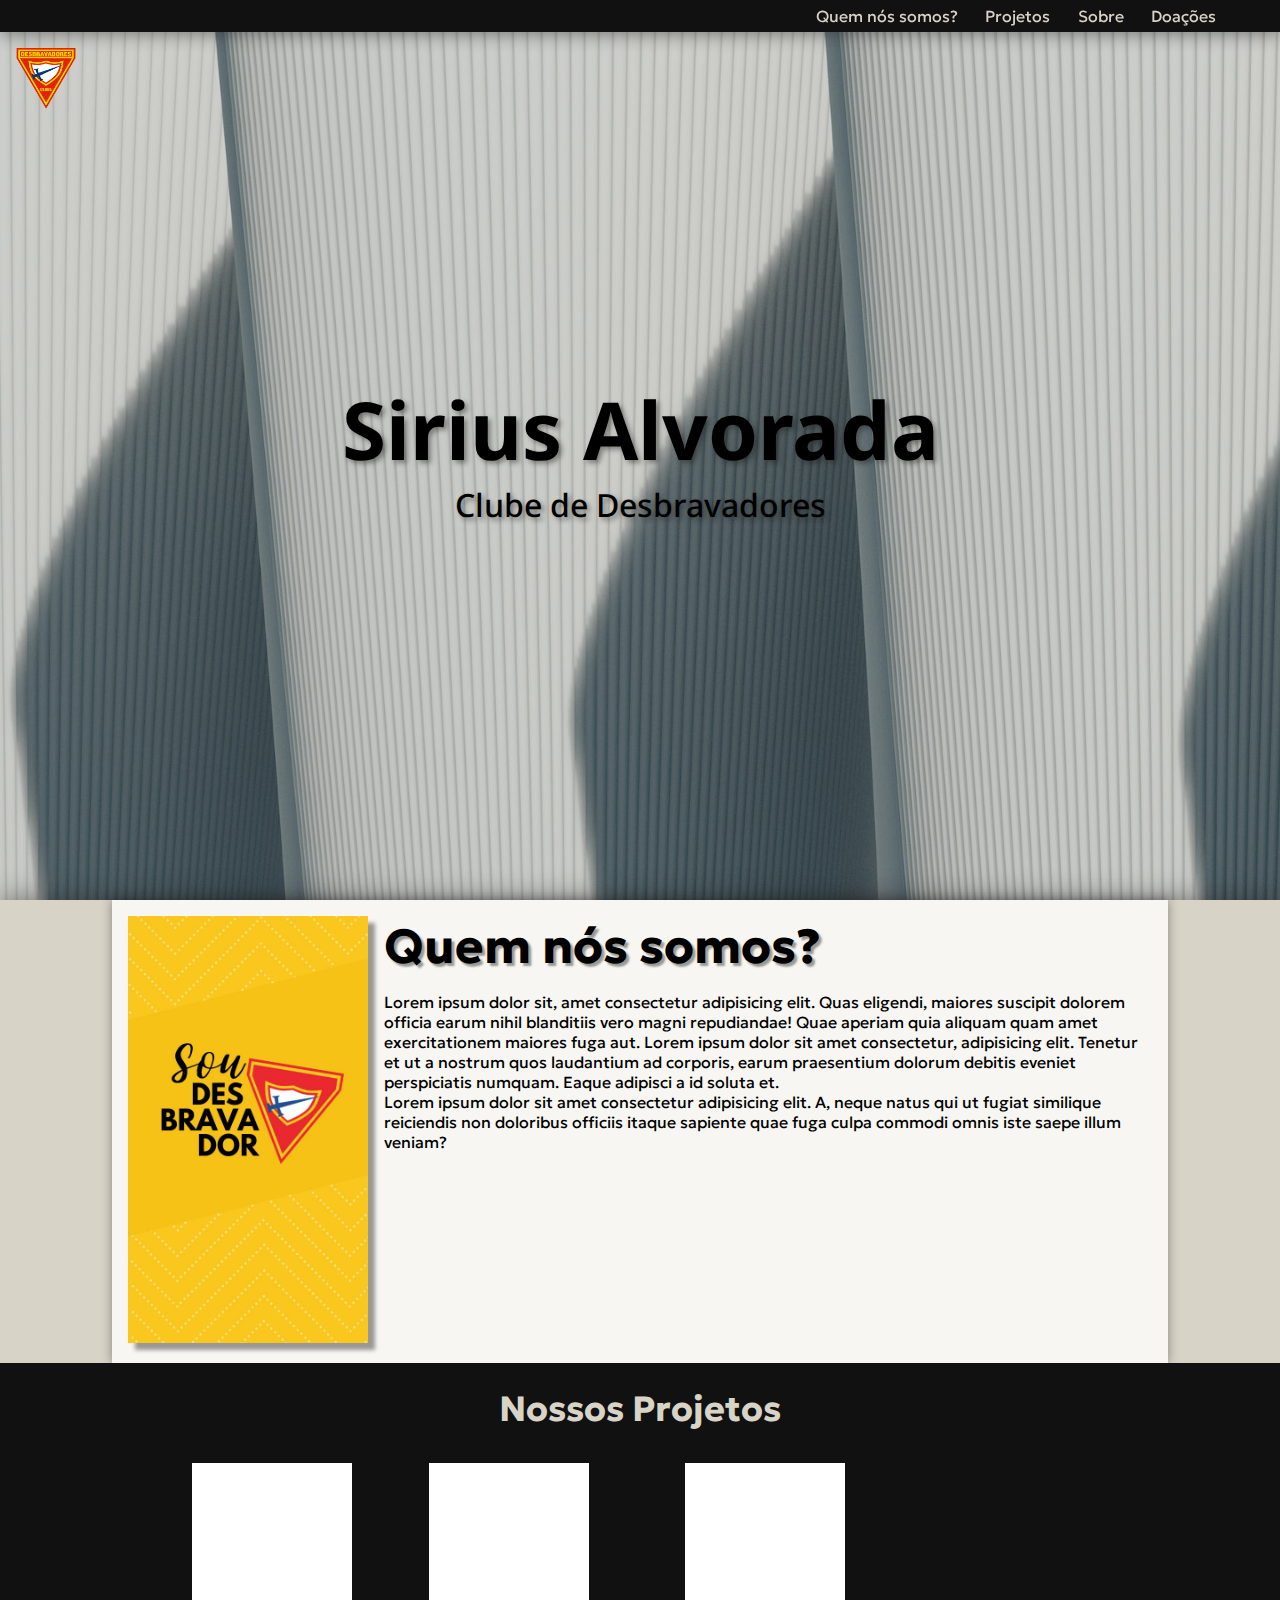
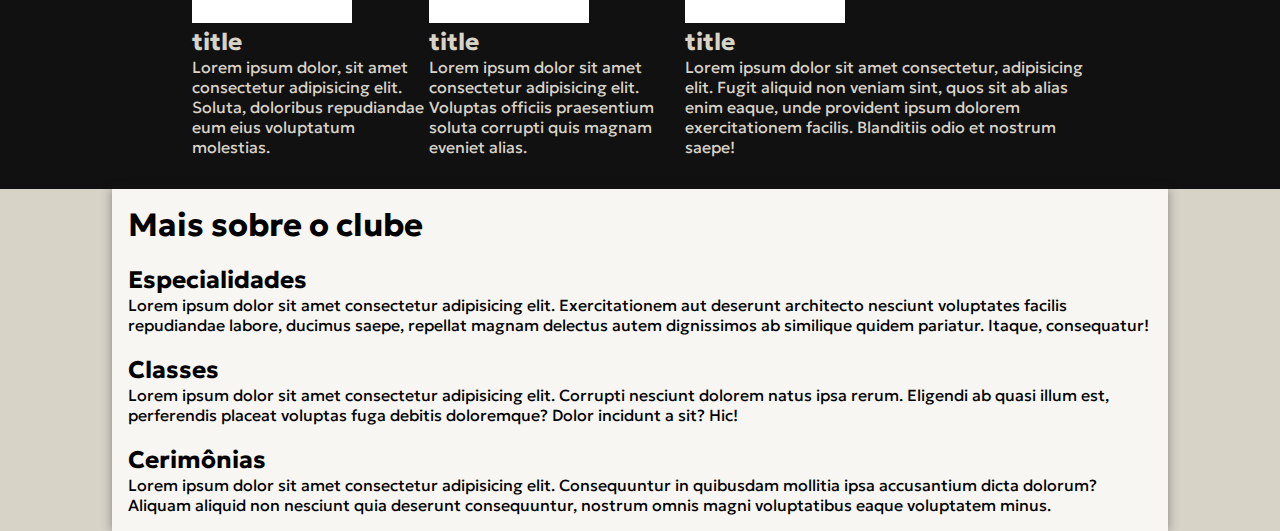
==== index.html @ cd41efaf "Update" ====
<!DOCTYPE html>
<html lang="pt-br">
<head>
    <meta charset="UTF-8">
    <meta name="viewport" content="width=device-width, initial-scale=1.0">
    <title>Sirius Alvorada | Clube de Desbravadores</title>
    <link rel="stylesheet" href="index.css">
    <link rel="shortcut icon" href="images/D1.webp" type="image/x-icon">
</head>
<body>
    <nav>
        <div class="img"><img class="d1" src="images/D1.webp" alt="Emblema D1" width="60rem"></div>
        <div class="nav">
            <div>Quem nós somos?</div>
            <div>Projetos</div>
            <div>Sobre</div>
            <div>Doações</div>
        </div>
    </nav>
    <header>
        <h1>Sirius Alvorada</h1>
        <p>Clube de Desbravadores</p>
    </header>
    <main>
        <section class="content0">
            <aside class="content0">
                <img src="images/aside.jpg" alt="Arte DBV">
            </aside>
            <article class="content0">
                <h1>Quem nós somos?</h1>
                <p>Lorem ipsum dolor sit, amet consectetur adipisicing elit. Quas eligendi, maiores suscipit dolorem officia earum nihil blanditiis vero magni repudiandae! Quae aperiam quia aliquam quam amet exercitationem maiores fuga aut. Lorem ipsum dolor sit amet consectetur, adipisicing elit. Tenetur et ut a nostrum quos laudantium ad corporis, earum praesentium dolorum debitis eveniet perspiciatis numquam. Eaque adipisci a id soluta et.</p>
                <p>Lorem ipsum dolor sit amet consectetur adipisicing elit. A, neque natus qui ut fugiat similique reiciendis non doloribus officiis itaque sapiente quae fuga culpa commodi omnis iste saepe illum veniam?</p>
            </article>
        </section>
        <section class="dark">
            <h1>Nossos Projetos</h1>
            <div id="container">
                <article class="dark">
                    <img class="fotos" src="images/fundo-branco.webp" alt="Imagem">
                    <h2>title</h2>
                    <p>Lorem ipsum dolor, sit amet consectetur adipisicing elit. Soluta, doloribus repudiandae eum eius voluptatum molestias.</p>
                </article>
                <article class="dark">
                    <img class="fotos" src="images/fundo-branco.webp" alt="">
                    <h2>title</h2>
                    <p>Lorem ipsum dolor sit amet consectetur adipisicing elit. Voluptas officiis praesentium soluta corrupti quis magnam eveniet alias.</p>
                </article>
                <article class="dark">
                    <img class="fotos" src="images/fundo-branco.webp" alt="">
                    <h2>title</h2>
                    <p>Lorem ipsum dolor sit amet consectetur, adipisicing elit. Fugit aliquid non veniam sint, quos sit ab alias enim eaque, unde provident ipsum dolorem exercitationem facilis. Blanditiis odio et nostrum saepe!</p>
            </div>
            </article>
        </section>
        <section class="content1">
            <h1>Mais sobre o clube</h1>
            <article>
                <img src="" alt="">
                <h2>Especialidades</h2>
                <p>Lorem ipsum dolor sit amet consectetur adipisicing elit. Exercitationem aut deserunt architecto nesciunt voluptates facilis repudiandae labore, ducimus saepe, repellat magnam delectus autem dignissimos ab similique quidem pariatur. Itaque, consequatur!</p>
            </article>
            <article>
                <img src="" alt="">
                <h2>Classes</h2>
                <p>Lorem ipsum dolor sit amet consectetur adipisicing elit. Corrupti nesciunt dolorem natus ipsa rerum. Eligendi ab quasi illum est, perferendis placeat voluptas fuga debitis doloremque? Dolor incidunt a sit? Hic!</p>
            </article>
            <article>
                <img src="" alt="">
                <h2>Cerimônias</h2>
                <p>Lorem ipsum dolor sit amet consectetur adipisicing elit. Consequuntur in quibusdam mollitia ipsa accusantium dicta dolorum? Aliquam aliquid non nesciunt quia deserunt consequuntur, nostrum omnis magni voluptatibus eaque voluptatem minus.</p>
            </article>
        </section>
    </main>
</body>
</html>
---- index.css ----
@import url('https://fonts.googleapis.com/css2?family=Noto+Sans:wght@400;500;700;800&display=swap');
@import url('https://fonts.googleapis.com/css2?family=Geologica:wght@400;500;700&display=swap');

* {
    font-family: 'Geologica', sans-serif;
    padding: 0;
    margin: 0;
}

:root {
    --black: #111111;
    --white: #d8d3c7;
    --whiteSheet: #f7f6f2;
    --brown: #4F3824;
    --shadow: #1b1b1b6e;
}

body {
    width: 100%;
    height: 100vh;

    background-color: var(--white);
}

nav {
    display: flex;
    flex-direction: row;
    justify-content: space-between;
    align-items: center;

    width: 100%;
    height: 2rem;
    position: fixed;

    box-shadow: 0rem .2rem 1rem var(--shadow);
    background-color: var(--black);
    color: var(--white);
}

img.d1 {
    position: absolute;
    translate: 1rem 2rem;
}

div.nav {
    display: flex;
    flex-direction: row;
    justify-content: space-between;
    align-items: center;

    width: 25rem;
    margin-right: 4rem;
}

header {
    display: flex;
    flex-direction: column;
    justify-content: center;
    align-items: center;

    width: 100%;
    height: 100%;

    background-image: url(images/header.jpg);
    background-position: center center;
    background-attachment: fixed;
    background-size: cover;

    cursor: default;
}

header > h1 {
    font-family: 'Noto Sans', sans-serif;;
    font-size: 5rem;
    text-shadow: .2rem .2rem .3rem var(--shadow);
}

header > p {
    text-shadow: .2rem .2rem .3rem var(--shadow);
    font-family: 'Noto Sans', sans-serif;
    font-weight: 500;
    font-size: 2rem;
}

main {
    display: flex;
    flex-direction: column;
    align-items: center;

    width: 100%;

    box-shadow: 0rem -.2rem 1.5rem var(--shadow);
}

section.content0 {
    display: flex;
    flex-direction: row;

    width: 80%;
    padding: 1rem;

    background-color: var(--whiteSheet);
    box-shadow: 0px 0px 10px var(--shadow);
}

aside.content0 > img {
    box-shadow: 7px 7px 4px var(--shadow);
    margin-right: 1rem;
    width: 15rem;
}

article.content0 > h1 {
    text-shadow: 3px 3px 2px var(--shadow);
    margin-bottom: 1rem;
    font-size: 3rem;
}

section.dark {
    display: flex;
    flex-direction: column;
    align-items: center;
    justify-content: center;

    width: 100%;

    background-color: var(--black);
    color: var(--white);
}

section.dark > h1 {
    margin: 1.5rem 0rem 2rem 0rem;
    font-size: 2.2rem;
}

div#container {
    display: flex;
    flex-direction: row;
    justify-content: space-between;

    width: 70%;
    margin-bottom: 2rem;
}

img.fotos {
    width: 10rem;
}

section.content1 {
    display: flex;
    flex-direction: column;

    width: 80%;
    padding: 1rem;

    background-color: var(--whiteSheet);
    box-shadow: 0px 0px 10px var(--shadow);
}

::-webkit-scrollbar {
    width: .6rem;
}

::-webkit-scrollbar-thumb {
    background-color: #eff0d1a4;
}

::-webkit-scrollbar-thumb:hover {
    background-color: #979795de
}

::-webkit-scrollbar-track {
    background-color: #1d1d1d;
}
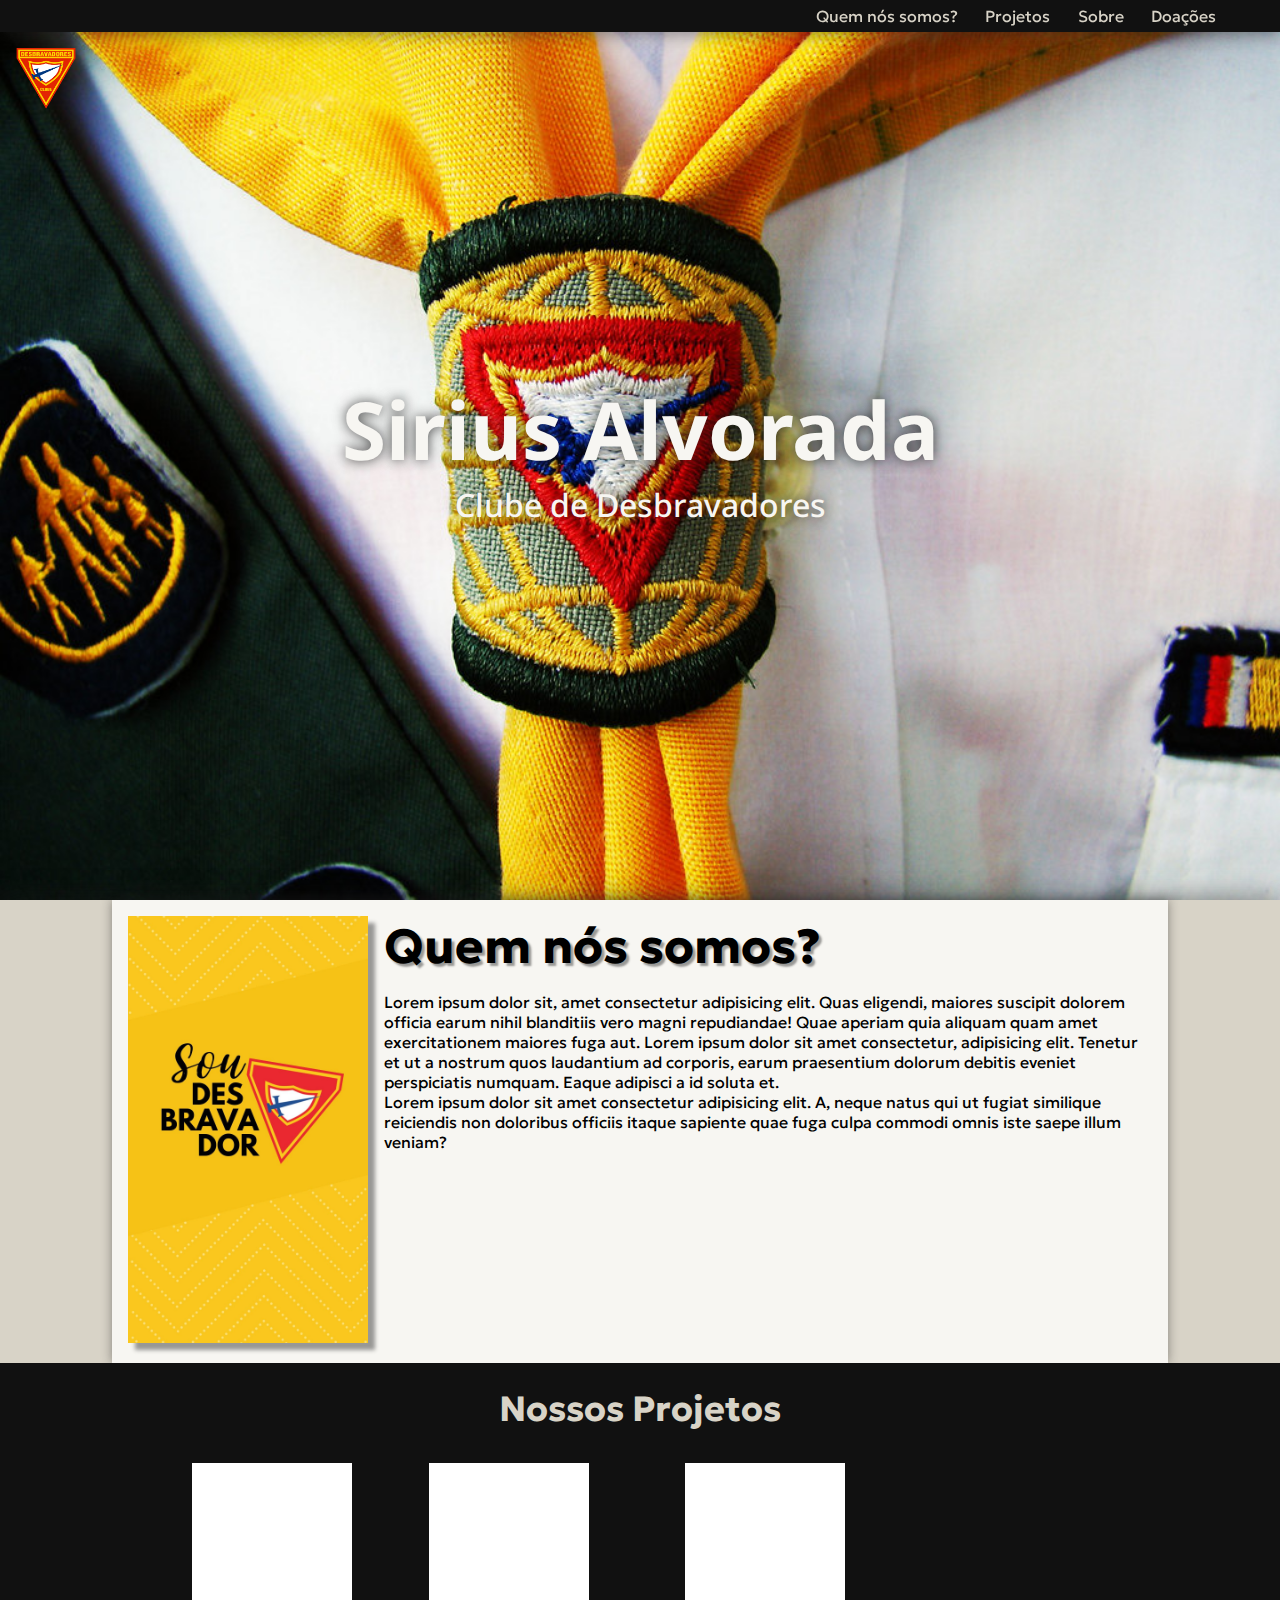
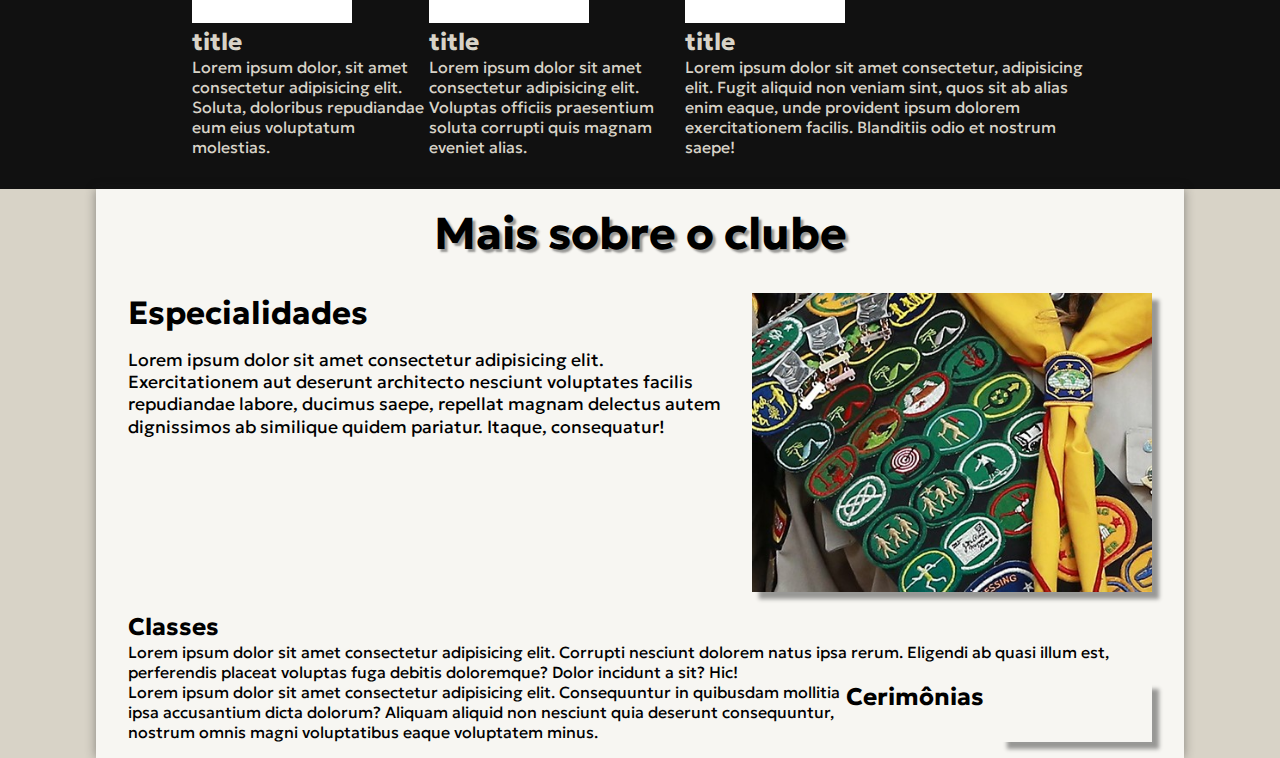
==== commit 167e7746: "Updates" ====
--- a/index.html
+++ b/index.html
@@ -54,17 +54,19 @@
         </section>
         <section class="content1">
             <h1>Mais sobre o clube</h1>
-            <article>
-                <img src="" alt="">
-                <h2>Especialidades</h2>
-                <p>Lorem ipsum dolor sit amet consectetur adipisicing elit. Exercitationem aut deserunt architecto nesciunt voluptates facilis repudiandae labore, ducimus saepe, repellat magnam delectus autem dignissimos ab similique quidem pariatur. Itaque, consequatur!</p>
+            <article class="toLeft">
+                <img src="images/especialidadesp.jpg" alt="">
+                <div>
+                    <h2>Especialidades</h2>
+                    <p>Lorem ipsum dolor sit amet consectetur adipisicing elit. Exercitationem aut deserunt architecto nesciunt voluptates facilis repudiandae labore, ducimus saepe, repellat magnam delectus autem dignissimos ab similique quidem pariatur. Itaque, consequatur!</p>
+                </div>
             </article>
-            <article>
+            <article class="toRight">
                 <img src="" alt="">
                 <h2>Classes</h2>
                 <p>Lorem ipsum dolor sit amet consectetur adipisicing elit. Corrupti nesciunt dolorem natus ipsa rerum. Eligendi ab quasi illum est, perferendis placeat voluptas fuga debitis doloremque? Dolor incidunt a sit? Hic!</p>
             </article>
-            <article>
+            <article class="toLeft">
                 <img src="" alt="">
                 <h2>Cerimônias</h2>
                 <p>Lorem ipsum dolor sit amet consectetur adipisicing elit. Consequuntur in quibusdam mollitia ipsa accusantium dicta dolorum? Aliquam aliquid non nesciunt quia deserunt consequuntur, nostrum omnis magni voluptatibus eaque voluptatem minus.</p>
--- a/index.css
+++ b/index.css
@@ -61,22 +61,23 @@
     width: 100%;
     height: 100%;
 
-    background-image: url(images/header.jpg);
+    background-image: url(images/lenço\ dbv.jpg);
     background-position: center center;
     background-attachment: fixed;
     background-size: cover;
 
     cursor: default;
+    color: var(--whiteSheet);
 }
 
 header > h1 {
     font-family: 'Noto Sans', sans-serif;;
     font-size: 5rem;
-    text-shadow: .2rem .2rem .3rem var(--shadow);
+    text-shadow: 0rem 0rem .8rem #151515c4;
 }
 
 header > p {
-    text-shadow: .2rem .2rem .3rem var(--shadow);
+    text-shadow: 0rem 0rem .8rem #151515c4;
     font-family: 'Noto Sans', sans-serif;
     font-weight: 500;
     font-size: 2rem;
@@ -150,10 +151,39 @@
     flex-direction: column;
 
     width: 80%;
-    padding: 1rem;
+    padding: 1rem 2rem 1rem 2rem;
 
     background-color: var(--whiteSheet);
     box-shadow: 0px 0px 10px var(--shadow);
+}
+
+section.content1 > h1 {
+    align-self: center;
+    margin-bottom: 2rem;
+
+    text-shadow: 3px 3px 2px var(--shadow);
+    font-size: 2.8rem;
+}
+
+article.toLeft {
+    display: flex;
+    flex-direction: row-reverse;
+}
+
+article.toLeft > img {
+    margin-left: 1rem;
+    width: 25rem;
+    box-shadow: 7px 7px 4px var(--shadow);
+}
+
+article.toLeft > div > h2 {
+    margin-bottom: 1rem;
+    font-size: 2rem;
+}
+
+article.toLeft > div > p {
+    line-height: 1.4rem;
+    font-size: 1.1rem;
 }
 
 ::-webkit-scrollbar {
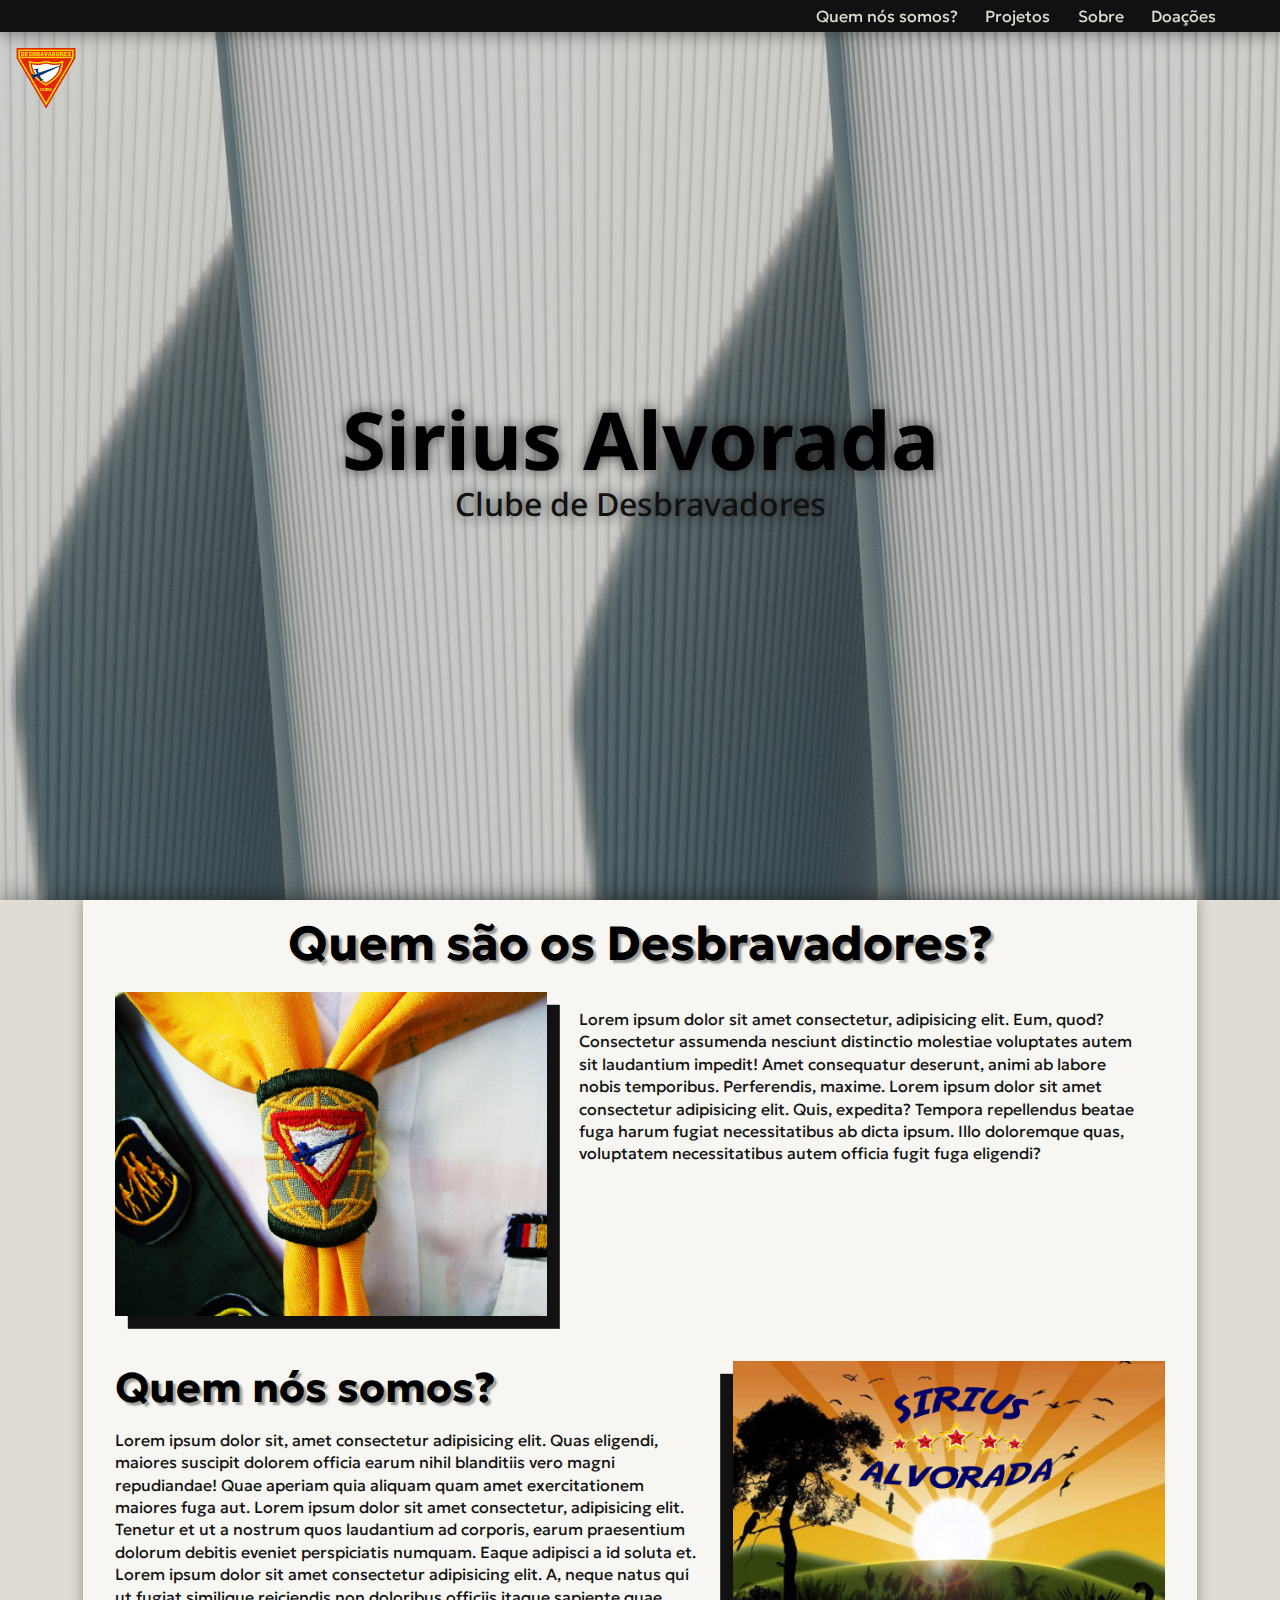
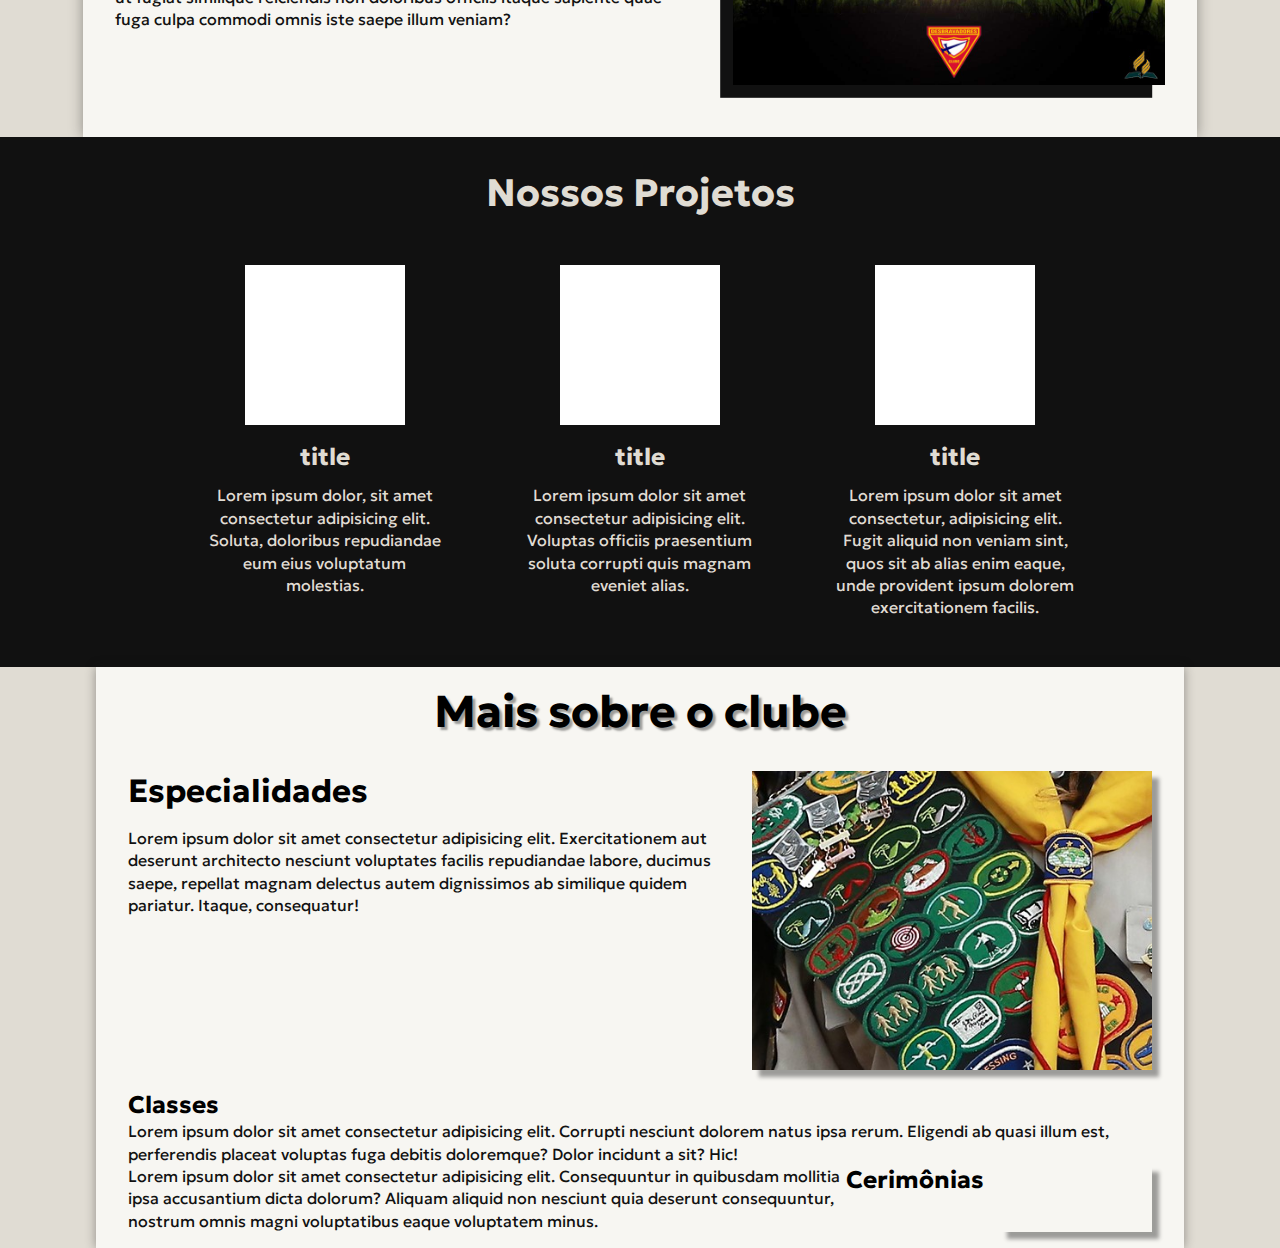
==== commit 29034fa7: "Atualizado" ====
--- a/index.html
+++ b/index.html
@@ -23,13 +23,22 @@
     </header>
     <main>
         <section class="content0">
-            <aside class="content0">
-                <img src="images/aside.jpg" alt="Arte DBV">
-            </aside>
-            <article class="content0">
-                <h1>Quem nós somos?</h1>
-                <p>Lorem ipsum dolor sit, amet consectetur adipisicing elit. Quas eligendi, maiores suscipit dolorem officia earum nihil blanditiis vero magni repudiandae! Quae aperiam quia aliquam quam amet exercitationem maiores fuga aut. Lorem ipsum dolor sit amet consectetur, adipisicing elit. Tenetur et ut a nostrum quos laudantium ad corporis, earum praesentium dolorum debitis eveniet perspiciatis numquam. Eaque adipisci a id soluta et.</p>
-                <p>Lorem ipsum dolor sit amet consectetur adipisicing elit. A, neque natus qui ut fugiat similique reiciendis non doloribus officiis itaque sapiente quae fuga culpa commodi omnis iste saepe illum veniam?</p>
+            <h1>Quem são os Desbravadores?</h1>
+            <article class="dbv">
+                <img src="images/lenço dbv.jpg" alt="Lenço">
+                <div>
+                    <p>Lorem ipsum dolor sit amet consectetur, adipisicing elit. Eum, quod? Consectetur assumenda nesciunt distinctio molestiae voluptates autem sit laudantium impedit! Amet consequatur deserunt, animi ab labore nobis temporibus. Perferendis, maxime. Lorem ipsum dolor sit amet consectetur adipisicing elit. Quis, expedita? Tempora repellendus beatae fuga harum fugiat necessitatibus ab dicta ipsum. Illo doloremque quas, voluptatem necessitatibus autem officia fugit fuga eligendi?</p>
+                </div>
+            </article>
+            <article class="us">
+                <aside class="usImg">
+                    <img src="images/bandeira.jpeg" alt="Arte DBV">
+                </aside>
+                <div>
+                    <h1>Quem nós somos?</h1>
+                    <p>Lorem ipsum dolor sit, amet consectetur adipisicing elit. Quas eligendi, maiores suscipit dolorem officia earum nihil blanditiis vero magni repudiandae! Quae aperiam quia aliquam quam amet exercitationem maiores fuga aut. Lorem ipsum dolor sit amet consectetur, adipisicing elit. Tenetur et ut a nostrum quos laudantium ad corporis, earum praesentium dolorum debitis eveniet perspiciatis numquam. Eaque adipisci a id soluta et.</p>
+                    <p>Lorem ipsum dolor sit amet consectetur adipisicing elit. A, neque natus qui ut fugiat similique reiciendis non doloribus officiis itaque sapiente quae fuga culpa commodi omnis iste saepe illum veniam?</p>
+                </div>
             </article>
         </section>
         <section class="dark">
@@ -48,7 +57,7 @@
                 <article class="dark">
                     <img class="fotos" src="images/fundo-branco.webp" alt="">
                     <h2>title</h2>
-                    <p>Lorem ipsum dolor sit amet consectetur, adipisicing elit. Fugit aliquid non veniam sint, quos sit ab alias enim eaque, unde provident ipsum dolorem exercitationem facilis. Blanditiis odio et nostrum saepe!</p>
+                    <p>Lorem ipsum dolor sit amet consectetur, adipisicing elit. Fugit aliquid non veniam sint, quos sit ab alias enim eaque, unde provident ipsum dolorem exercitationem facilis.</p>
             </div>
             </article>
         </section>
--- a/index.css
+++ b/index.css
@@ -9,10 +9,11 @@
 
 :root {
     --black: #111111;
-    --white: #d8d3c7;
+    --white: #e0dcd3;
     --whiteSheet: #f7f6f2;
-    --brown: #4F3824;
-    --shadow: #1b1b1b6e;
+    --shadow-image-orange: #db5400;
+    --shadow-image-blue: #0061a1;
+    --shadow: #1b1b1b69;
 }
 
 body {
@@ -20,6 +21,12 @@
     height: 100vh;
 
     background-color: var(--white);
+}
+
+p {
+    color: var(--black);
+    font-weight: 400;
+    line-height: 1.4rem;
 }
 
 nav {
@@ -61,7 +68,7 @@
     width: 100%;
     height: 100%;
 
-    background-image: url(images/lenço\ dbv.jpg);
+    background-image: url(images/header.jpg);
     background-position: center center;
     background-attachment: fixed;
     background-size: cover;
@@ -71,8 +78,9 @@
 }
 
 header > h1 {
-    font-family: 'Noto Sans', sans-serif;;
+    font-family: 'Noto Sans', sans-serif;
     font-size: 5rem;
+    color: #000;
     text-shadow: 0rem 0rem .8rem #151515c4;
 }
 
@@ -95,25 +103,61 @@
 
 section.content0 {
     display: flex;
-    flex-direction: row;
-
-    width: 80%;
+    flex-direction: column;
+
+    width: 82%;
+    padding: .8rem 2rem 1rem 2rem;
+
+    background-color: var(--whiteSheet);
+    box-shadow: 0rem 0rem .8rem var(--shadow);
+}
+
+section.content0 > h1 {
+    margin-bottom: 1.2rem;
+
+    font-size: 3rem;
+    text-align: center;
+    text-shadow: 3px 3px 2px var(--shadow);
+}
+
+article.dbv {
+    display: flex;
+    flex-direction: row;
+    justify-content: space-between;
+
+    margin-bottom: 2.8rem;
+}
+
+article.dbv > img {
+    box-shadow: .8rem .8rem var(--black);
+    width: 27rem;
+    margin-right: 1rem;
+}
+
+article.dbv > div {
     padding: 1rem;
-
-    background-color: var(--whiteSheet);
-    box-shadow: 0px 0px 10px var(--shadow);
-}
-
-aside.content0 > img {
-    box-shadow: 7px 7px 4px var(--shadow);
-    margin-right: 1rem;
-    width: 15rem;
-}
-
-article.content0 > h1 {
+}
+
+article.us {
+    display: flex;
+    flex-direction: row-reverse;
+    justify-content: space-between;
+
+    margin-bottom: 2rem;
+}
+
+aside > img {
+    width: 27rem;
+    margin-left: 2rem;
+
+    box-shadow: -.8rem .8rem var(--black);
+}
+
+article.us > div > h1 {
+    margin-bottom: 1rem;
+
+    font-size: 2.6rem;
     text-shadow: 3px 3px 2px var(--shadow);
-    margin-bottom: 1rem;
-    font-size: 3rem;
 }
 
 section.dark {
@@ -129,8 +173,13 @@
 }
 
 section.dark > h1 {
-    margin: 1.5rem 0rem 2rem 0rem;
-    font-size: 2.2rem;
+    text-align: center;
+    margin: 2rem 0rem 3rem 0rem;
+    font-size: 2.4rem;
+}
+
+article.dark > p {
+    color: var(--white);
 }
 
 div#container {
@@ -138,12 +187,29 @@
     flex-direction: row;
     justify-content: space-between;
 
-    width: 70%;
-    margin-bottom: 2rem;
+    width: 68%;
+    margin-bottom: 3rem;
 }
 
 img.fotos {
+    justify-self: center;
     width: 10rem;
+}
+
+div#container {
+    text-align: center;
+}
+
+article.dark {
+    max-width: 15rem;
+}
+
+article.dark > img {
+    margin-bottom: .8rem;
+}
+
+article.dark > h2 {
+    margin-bottom: .8rem;
 }
 
 section.content1 {
@@ -181,11 +247,6 @@
     font-size: 2rem;
 }
 
-article.toLeft > div > p {
-    line-height: 1.4rem;
-    font-size: 1.1rem;
-}
-
 ::-webkit-scrollbar {
     width: .6rem;
 }
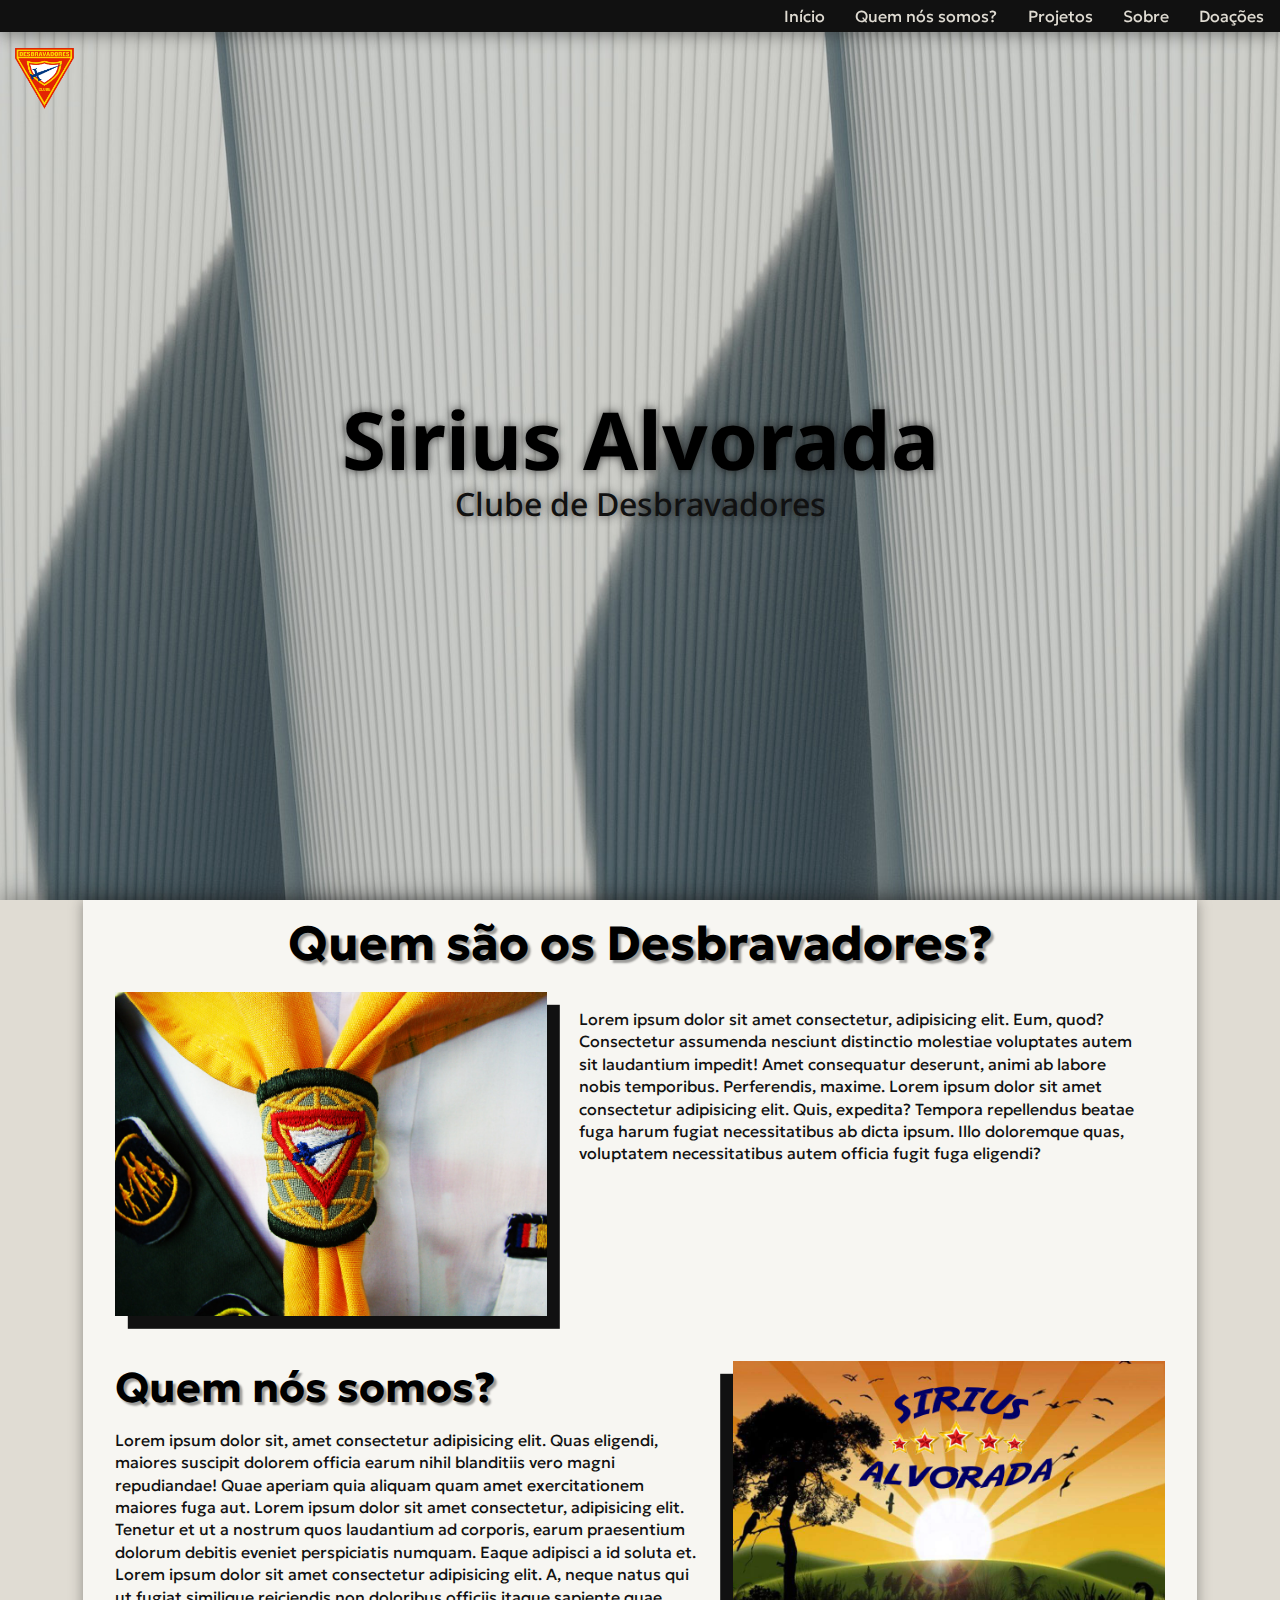
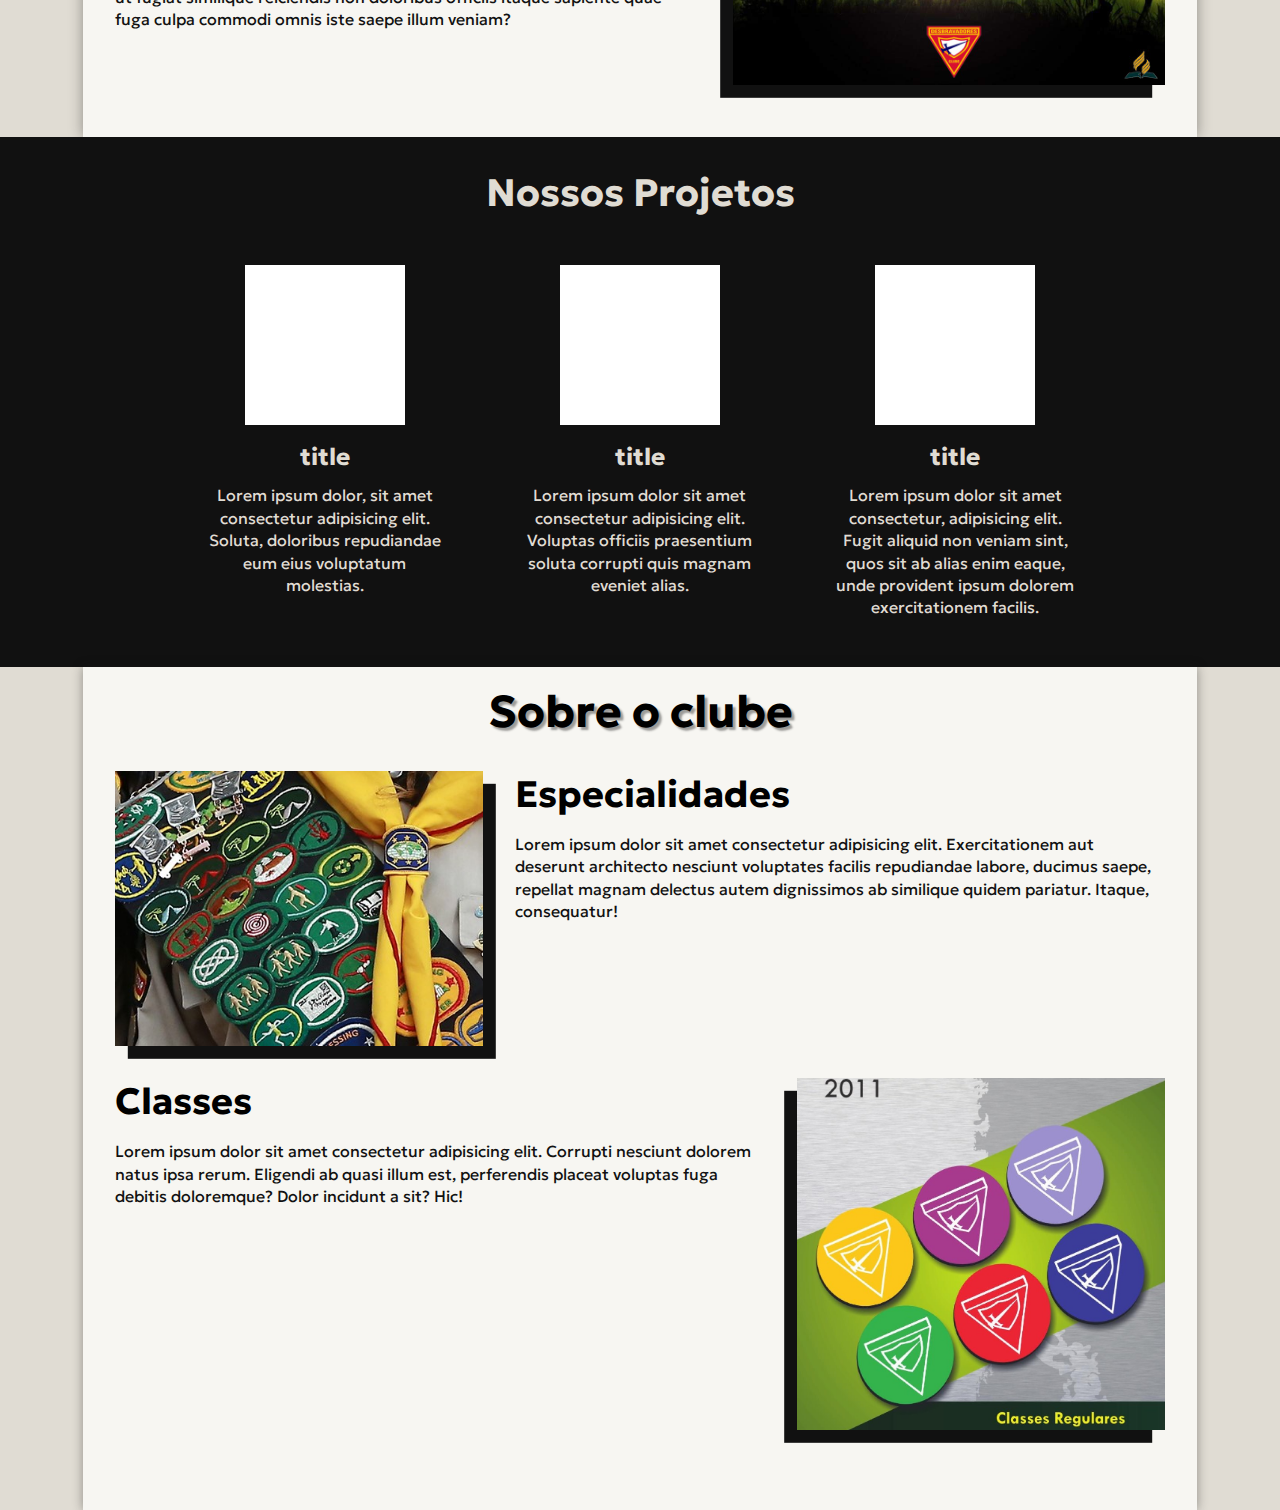
==== commit ff542028: "2 Seções finalizadas" ====
--- a/index.html
+++ b/index.html
@@ -11,6 +11,7 @@
     <nav>
         <div class="img"><img class="d1" src="images/D1.webp" alt="Emblema D1" width="60rem"></div>
         <div class="nav">
+            <div>Início</div>
             <div>Quem nós somos?</div>
             <div>Projetos</div>
             <div>Sobre</div>
@@ -62,23 +63,31 @@
             </article>
         </section>
         <section class="content1">
-            <h1>Mais sobre o clube</h1>
+            <h1>Sobre o clube</h1>
             <article class="toLeft">
-                <img src="images/especialidadesp.jpg" alt="">
+                <img src="images/especialidadesp.jpg" alt="Especialidades">
                 <div>
                     <h2>Especialidades</h2>
                     <p>Lorem ipsum dolor sit amet consectetur adipisicing elit. Exercitationem aut deserunt architecto nesciunt voluptates facilis repudiandae labore, ducimus saepe, repellat magnam delectus autem dignissimos ab similique quidem pariatur. Itaque, consequatur!</p>
                 </div>
             </article>
             <article class="toRight">
-                <img src="" alt="">
-                <h2>Classes</h2>
-                <p>Lorem ipsum dolor sit amet consectetur adipisicing elit. Corrupti nesciunt dolorem natus ipsa rerum. Eligendi ab quasi illum est, perferendis placeat voluptas fuga debitis doloremque? Dolor incidunt a sit? Hic!</p>
+                <img src="images/classes0.jpg" alt="Classes">
+                <div>
+                    <h2>Classes</h2>
+                    <p>Lorem ipsum dolor sit amet consectetur adipisicing elit. Corrupti nesciunt dolorem natus ipsa rerum. Eligendi ab quasi illum est, perferendis placeat voluptas fuga debitis doloremque? Dolor incidunt a sit? Hic!</p>
+                </div>
             </article>
             <article class="toLeft">
-                <img src="" alt="">
-                <h2>Cerimônias</h2>
-                <p>Lorem ipsum dolor sit amet consectetur adipisicing elit. Consequuntur in quibusdam mollitia ipsa accusantium dicta dolorum? Aliquam aliquid non nesciunt quia deserunt consequuntur, nostrum omnis magni voluptatibus eaque voluptatem minus.</p>
+                <div>
+
+                </div>
+                <div>
+
+                </div>
+                <div>
+
+                </div>
             </article>
         </section>
     </main>
--- a/index.css
+++ b/index.css
@@ -11,8 +11,6 @@
     --black: #111111;
     --white: #e0dcd3;
     --whiteSheet: #f7f6f2;
-    --shadow-image-orange: #db5400;
-    --shadow-image-blue: #0061a1;
     --shadow: #1b1b1b69;
 }
 
@@ -46,7 +44,7 @@
 
 img.d1 {
     position: absolute;
-    translate: 1rem 2rem;
+    translate: .9rem 2rem;
 }
 
 div.nav {
@@ -55,8 +53,8 @@
     justify-content: space-between;
     align-items: center;
 
-    width: 25rem;
-    margin-right: 4rem;
+    width: 30rem;
+    margin-right: 1rem;
 }
 
 header {
@@ -81,11 +79,11 @@
     font-family: 'Noto Sans', sans-serif;
     font-size: 5rem;
     color: #000;
-    text-shadow: 0rem 0rem .8rem #151515c4;
+    text-shadow: 0rem 0rem .6rem #151515c4;
 }
 
 header > p {
-    text-shadow: 0rem 0rem .8rem #151515c4;
+    text-shadow: 0rem 0rem .6rem #151515c4;
     font-family: 'Noto Sans', sans-serif;
     font-weight: 500;
     font-size: 2rem;
@@ -216,7 +214,7 @@
     display: flex;
     flex-direction: column;
 
-    width: 80%;
+    width: 82%;
     padding: 1rem 2rem 1rem 2rem;
 
     background-color: var(--whiteSheet);
@@ -233,18 +231,37 @@
 
 article.toLeft {
     display: flex;
-    flex-direction: row-reverse;
+    flex-direction: row;
+    margin-bottom: 2rem;
 }
 
 article.toLeft > img {
-    margin-left: 1rem;
-    width: 25rem;
-    box-shadow: 7px 7px 4px var(--shadow);
+    margin-right: 2rem;
+    width: 23rem;
+    box-shadow: .8rem .8rem var(--black);
 }
 
 article.toLeft > div > h2 {
     margin-bottom: 1rem;
-    font-size: 2rem;
+    font-size: 2.3rem;
+}
+
+article.toRight {
+    display: flex;
+    flex-direction: row-reverse;
+
+    margin-bottom: 2rem;
+}
+
+article.toRight > img {
+    margin-left: 2rem;
+    width: 23rem;
+    box-shadow: -.8rem .8rem var(--black);
+}
+
+article.toRight > div > h2 {
+    margin-bottom: 1rem;
+    font-size: 2.3rem;
 }
 
 ::-webkit-scrollbar {
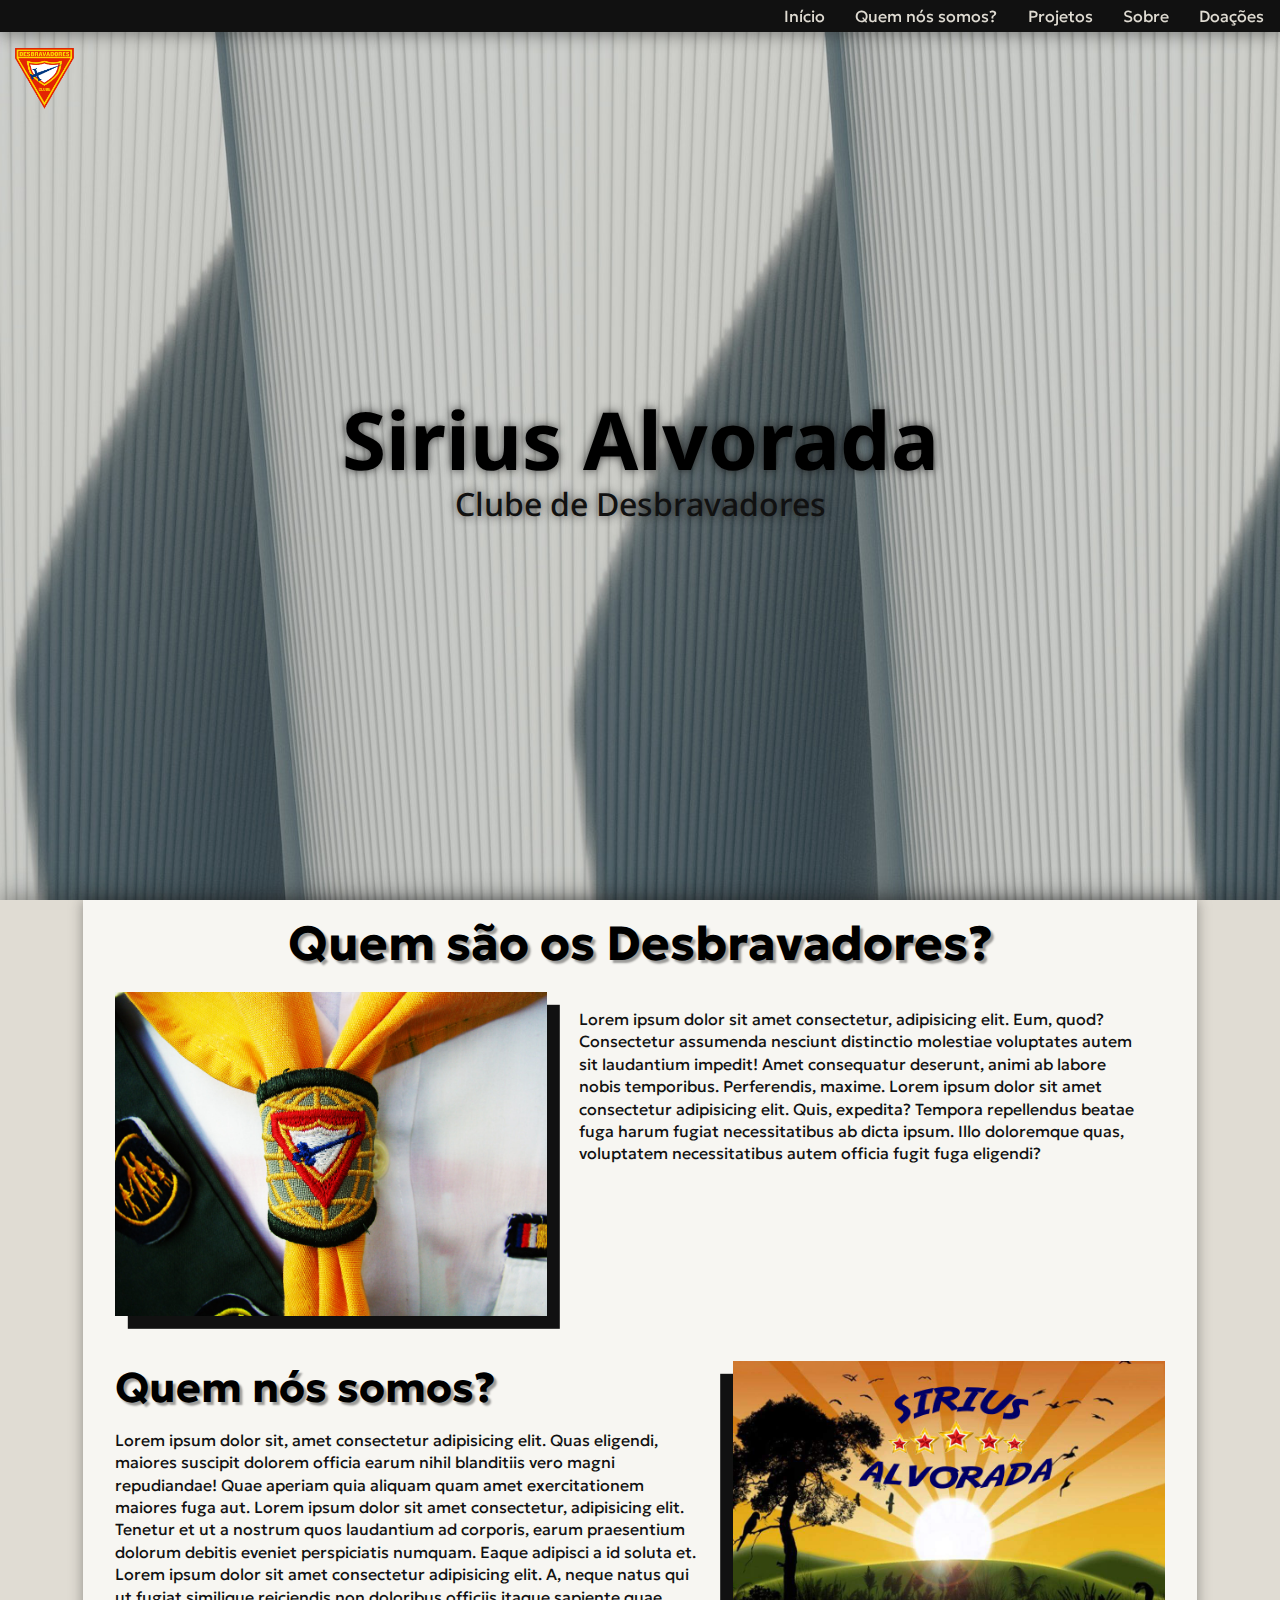
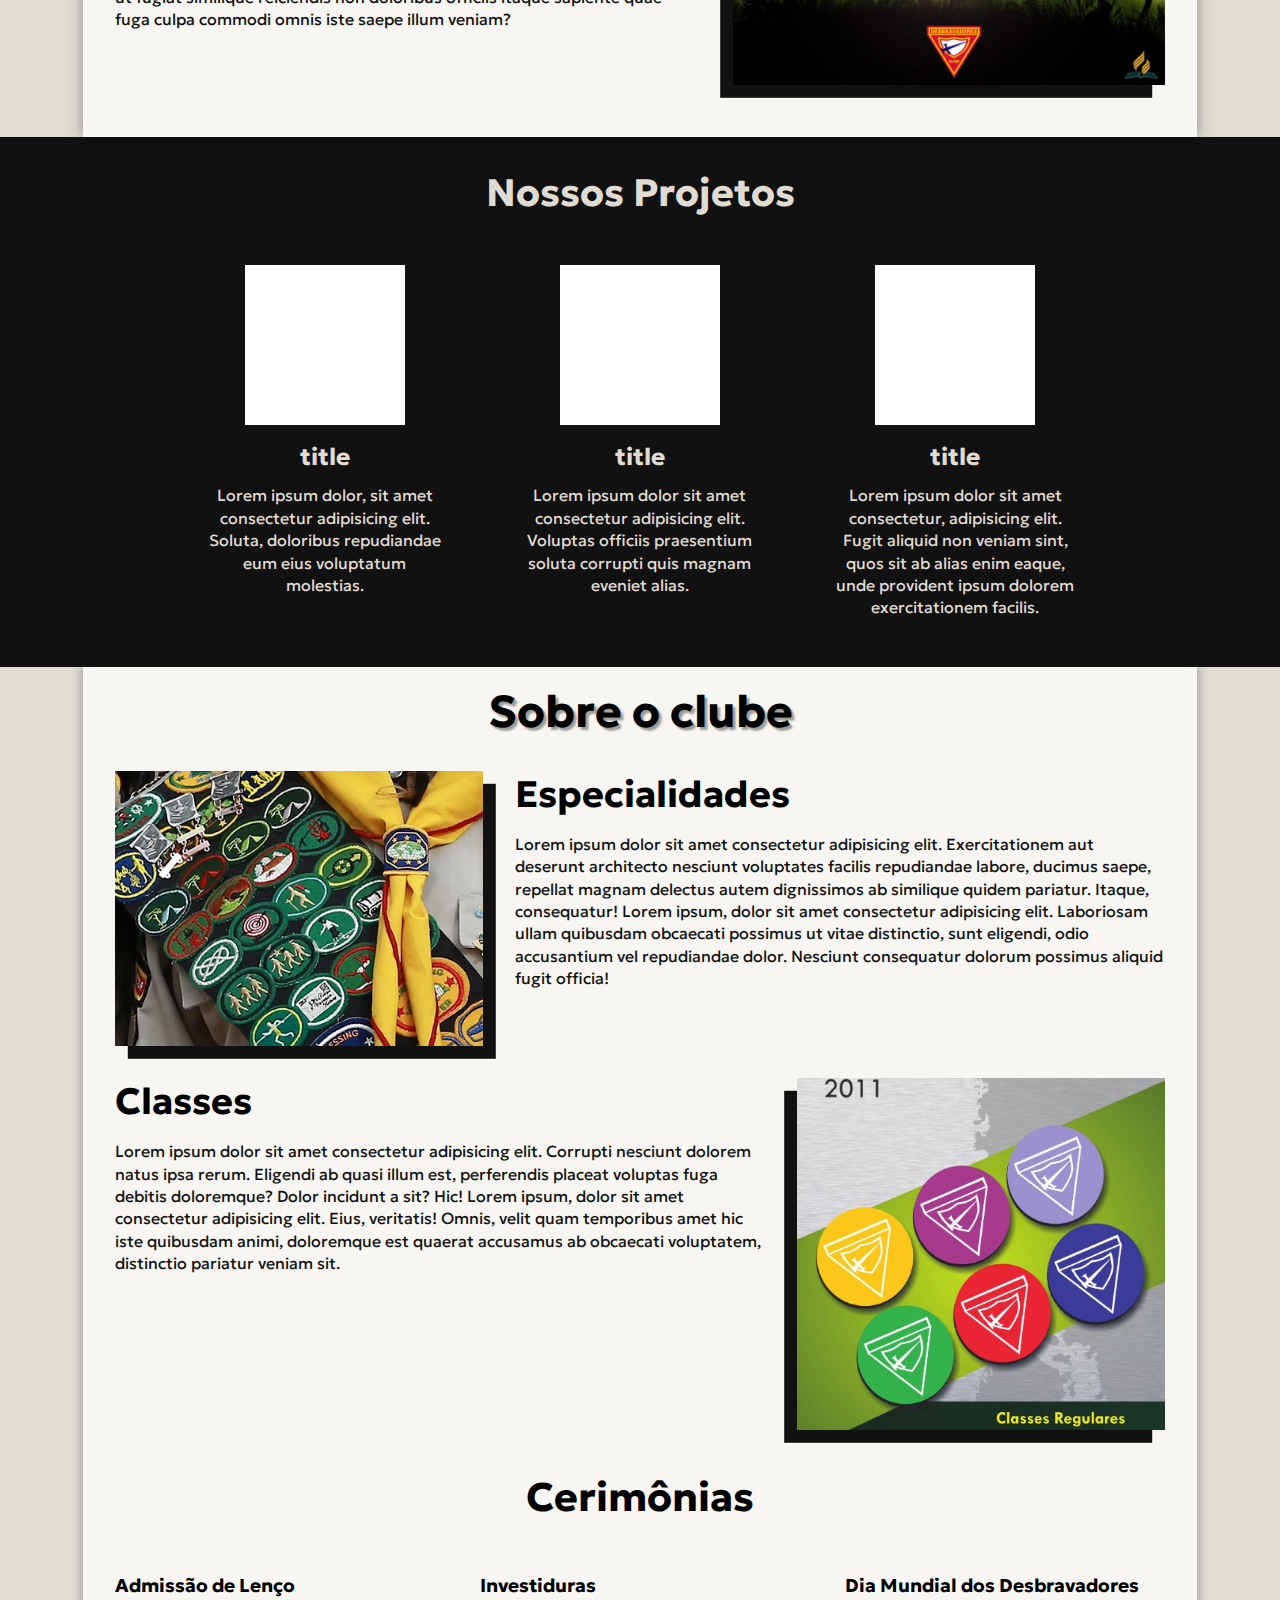
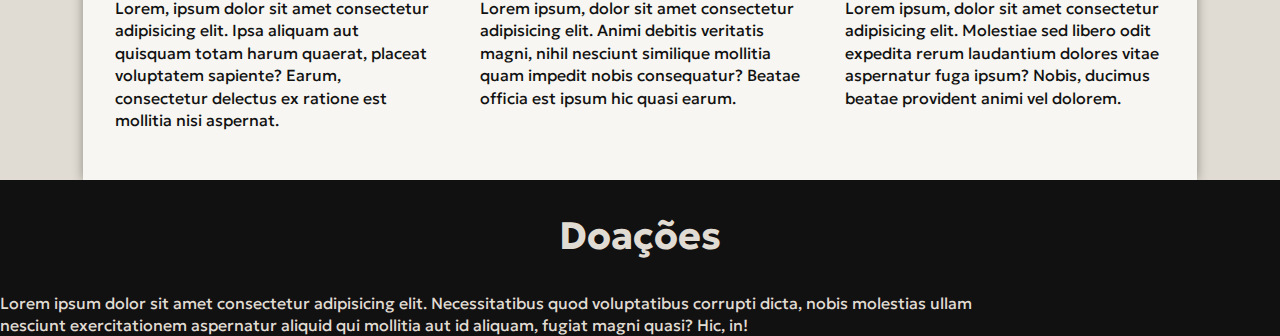
==== commit 5544e209: "Atualização" ====
--- a/index.html
+++ b/index.html
@@ -59,8 +59,8 @@
                     <img class="fotos" src="images/fundo-branco.webp" alt="">
                     <h2>title</h2>
                     <p>Lorem ipsum dolor sit amet consectetur, adipisicing elit. Fugit aliquid non veniam sint, quos sit ab alias enim eaque, unde provident ipsum dolorem exercitationem facilis.</p>
+                </article>
             </div>
-            </article>
         </section>
         <section class="content1">
             <h1>Sobre o clube</h1>
@@ -68,25 +68,41 @@
                 <img src="images/especialidadesp.jpg" alt="Especialidades">
                 <div>
                     <h2>Especialidades</h2>
-                    <p>Lorem ipsum dolor sit amet consectetur adipisicing elit. Exercitationem aut deserunt architecto nesciunt voluptates facilis repudiandae labore, ducimus saepe, repellat magnam delectus autem dignissimos ab similique quidem pariatur. Itaque, consequatur!</p>
+                    <p>Lorem ipsum dolor sit amet consectetur adipisicing elit. Exercitationem aut deserunt architecto nesciunt voluptates facilis repudiandae labore, ducimus saepe, repellat magnam delectus autem dignissimos ab similique quidem pariatur. Itaque, consequatur! Lorem ipsum, dolor sit amet consectetur adipisicing elit. Laboriosam ullam quibusdam obcaecati possimus ut vitae distinctio, sunt eligendi, odio accusantium vel repudiandae dolor. Nesciunt consequatur dolorum possimus aliquid fugit officia!</p>
                 </div>
             </article>
             <article class="toRight">
                 <img src="images/classes0.jpg" alt="Classes">
                 <div>
                     <h2>Classes</h2>
-                    <p>Lorem ipsum dolor sit amet consectetur adipisicing elit. Corrupti nesciunt dolorem natus ipsa rerum. Eligendi ab quasi illum est, perferendis placeat voluptas fuga debitis doloremque? Dolor incidunt a sit? Hic!</p>
+                    <p>Lorem ipsum dolor sit amet consectetur adipisicing elit. Corrupti nesciunt dolorem natus ipsa rerum. Eligendi ab quasi illum est, perferendis placeat voluptas fuga debitis doloremque? Dolor incidunt a sit? Hic! Lorem ipsum, dolor sit amet consectetur adipisicing elit. Eius, veritatis! Omnis, velit quam temporibus amet hic iste quibusdam animi, doloremque est quaerat accusamus ab obcaecati voluptatem, distinctio pariatur veniam sit.</p>
                 </div>
             </article>
-            <article class="toLeft">
+            <h2 id="title">Cerimônias</h2>
+            <article class="boxes">
                 <div>
-
+                    <img src="" alt="">
+                    <h3>Admissão de Lenço</h3>
+                    <p>Lorem, ipsum dolor sit amet consectetur adipisicing elit. Ipsa aliquam aut quisquam totam harum quaerat, placeat voluptatem sapiente? Earum, consectetur delectus ex ratione est mollitia nisi aspernat.</p>
                 </div>
                 <div>
-
+                    <img src="" alt="">
+                    <h3>Investiduras</h3>
+                    <p>Lorem ipsum, dolor sit amet consectetur adipisicing elit. Animi debitis veritatis magni, nihil nesciunt similique mollitia quam impedit nobis consequatur? Beatae officia est ipsum hic quasi earum.</p>
                 </div>
                 <div>
-
+                    <img src="" alt="">
+                    <h3>Dia Mundial dos Desbravadores</h3>
+                    <p>Lorem ipsum, dolor sit amet consectetur adipisicing elit. Molestiae sed libero odit expedita rerum laudantium dolores vitae aspernatur fuga ipsum? Nobis, ducimus beatae provident animi vel dolorem.</p>
+                </div>
+            </article>
+        </section>
+        <section class="dark02">
+            <article>
+                <h1>Doações</h1>
+                <div>
+                    <img src="" alt="">
+                    <p>Lorem ipsum dolor sit amet consectetur adipisicing elit. Necessitatibus quod voluptatibus corrupti dicta, nobis molestias ullam nesciunt exercitationem aspernatur aliquid qui mollitia aut id aliquam, fugiat magni quasi? Hic, in!</p>
                 </div>
             </article>
         </section>
--- a/index.css
+++ b/index.css
@@ -250,7 +250,7 @@
     display: flex;
     flex-direction: row-reverse;
 
-    margin-bottom: 2rem;
+    margin-bottom: 2.6rem;
 }
 
 article.toRight > img {
@@ -264,6 +264,53 @@
     font-size: 2.3rem;
 }
 
+article.boxes {
+    display: flex;
+    flex-direction: row;
+    justify-content: space-between;
+
+    margin-bottom: 2rem;
+    width: 100%;
+}
+
+h2#title {
+    font-size: 2.5rem;
+    text-align: center;
+    margin-bottom: 2rem;
+}
+
+article.boxes > div {
+    max-width: 20rem;
+}
+
+section.dark02 {
+    display: flex;
+    flex-direction: column;
+
+    width: 100%;
+    background-color: var(--black);
+
+    color: var(--white);
+}
+
+.dark02 > article > h1 {
+    margin: 2rem 0rem 2rem 0rem;
+    font-size: 2.4rem;
+    text-align: center;
+}
+
+.dark02 > article > div {
+    display: flex;
+    flex-direction: row;
+    justify-content: space-between;
+
+    width: 80%;
+}
+
+.dark02 > article > div > p {
+    color: var(--white);
+}
+
 ::-webkit-scrollbar {
     width: .6rem;
 }
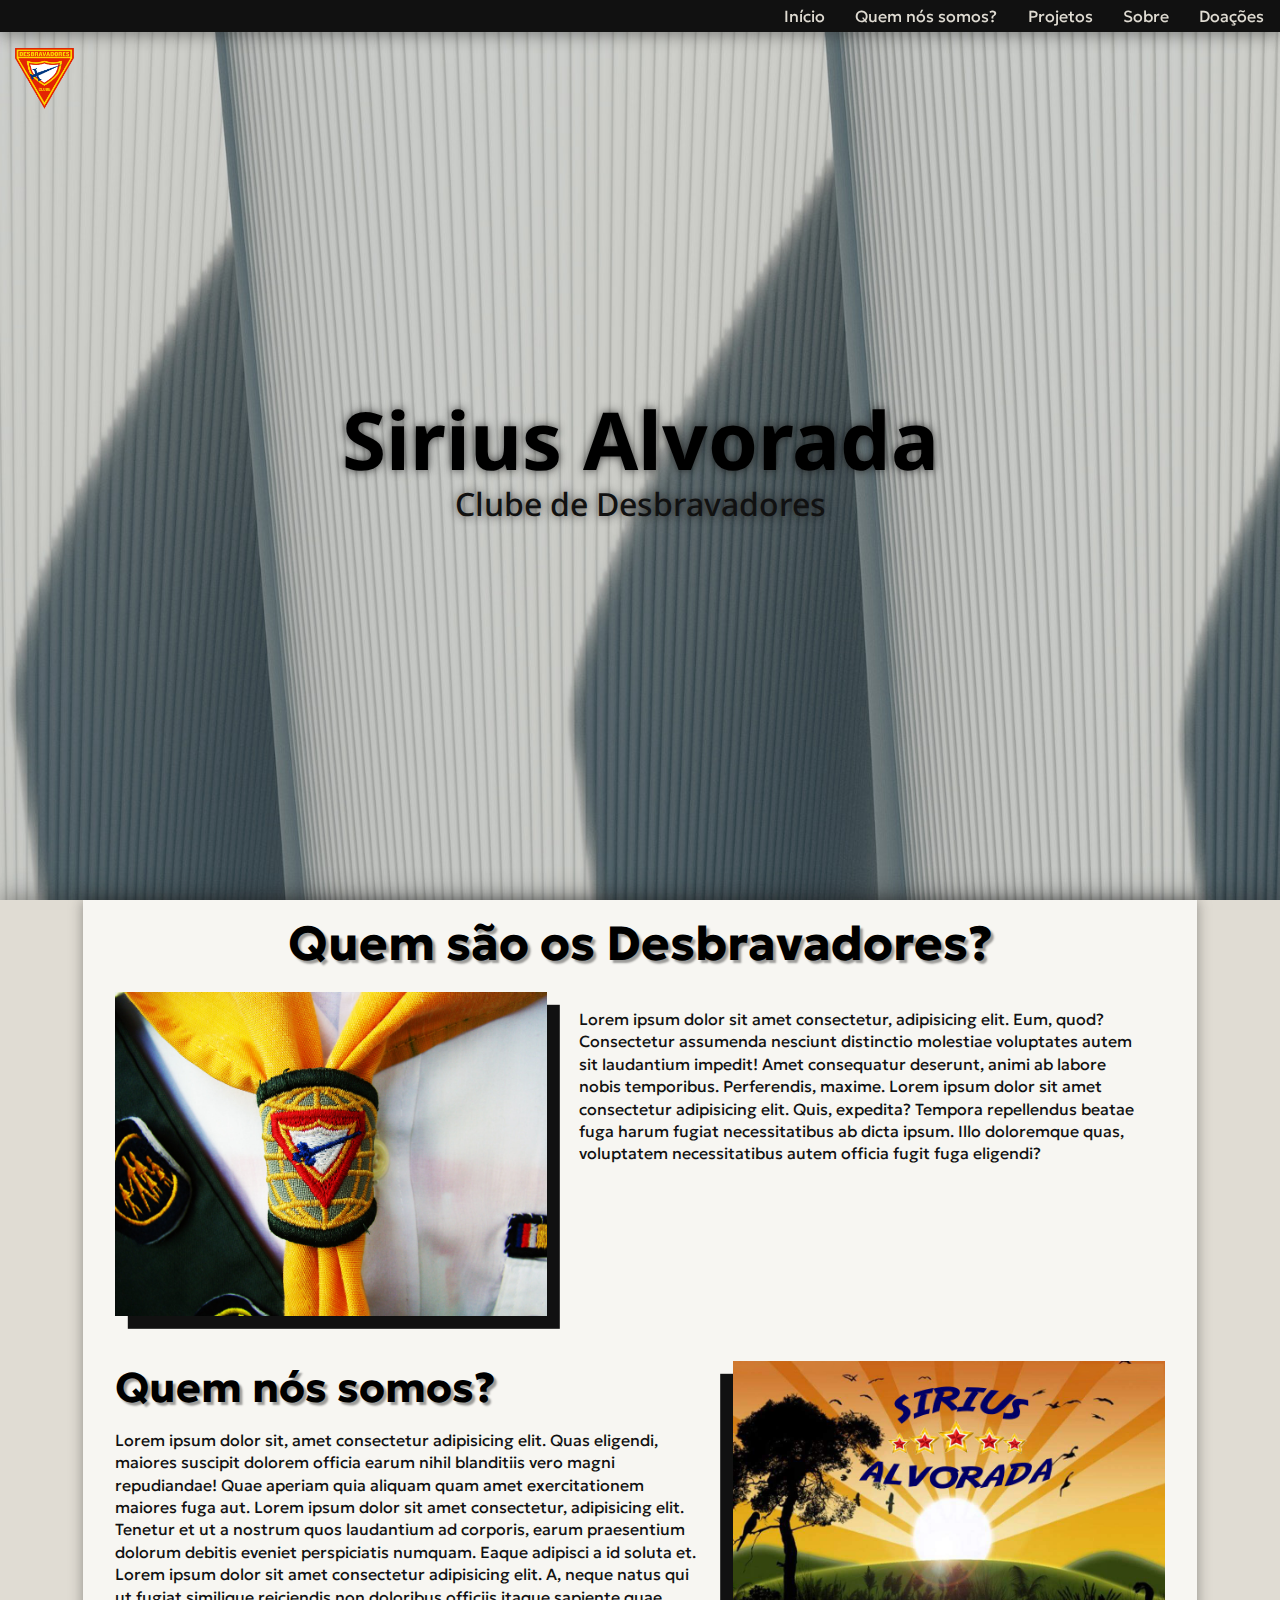
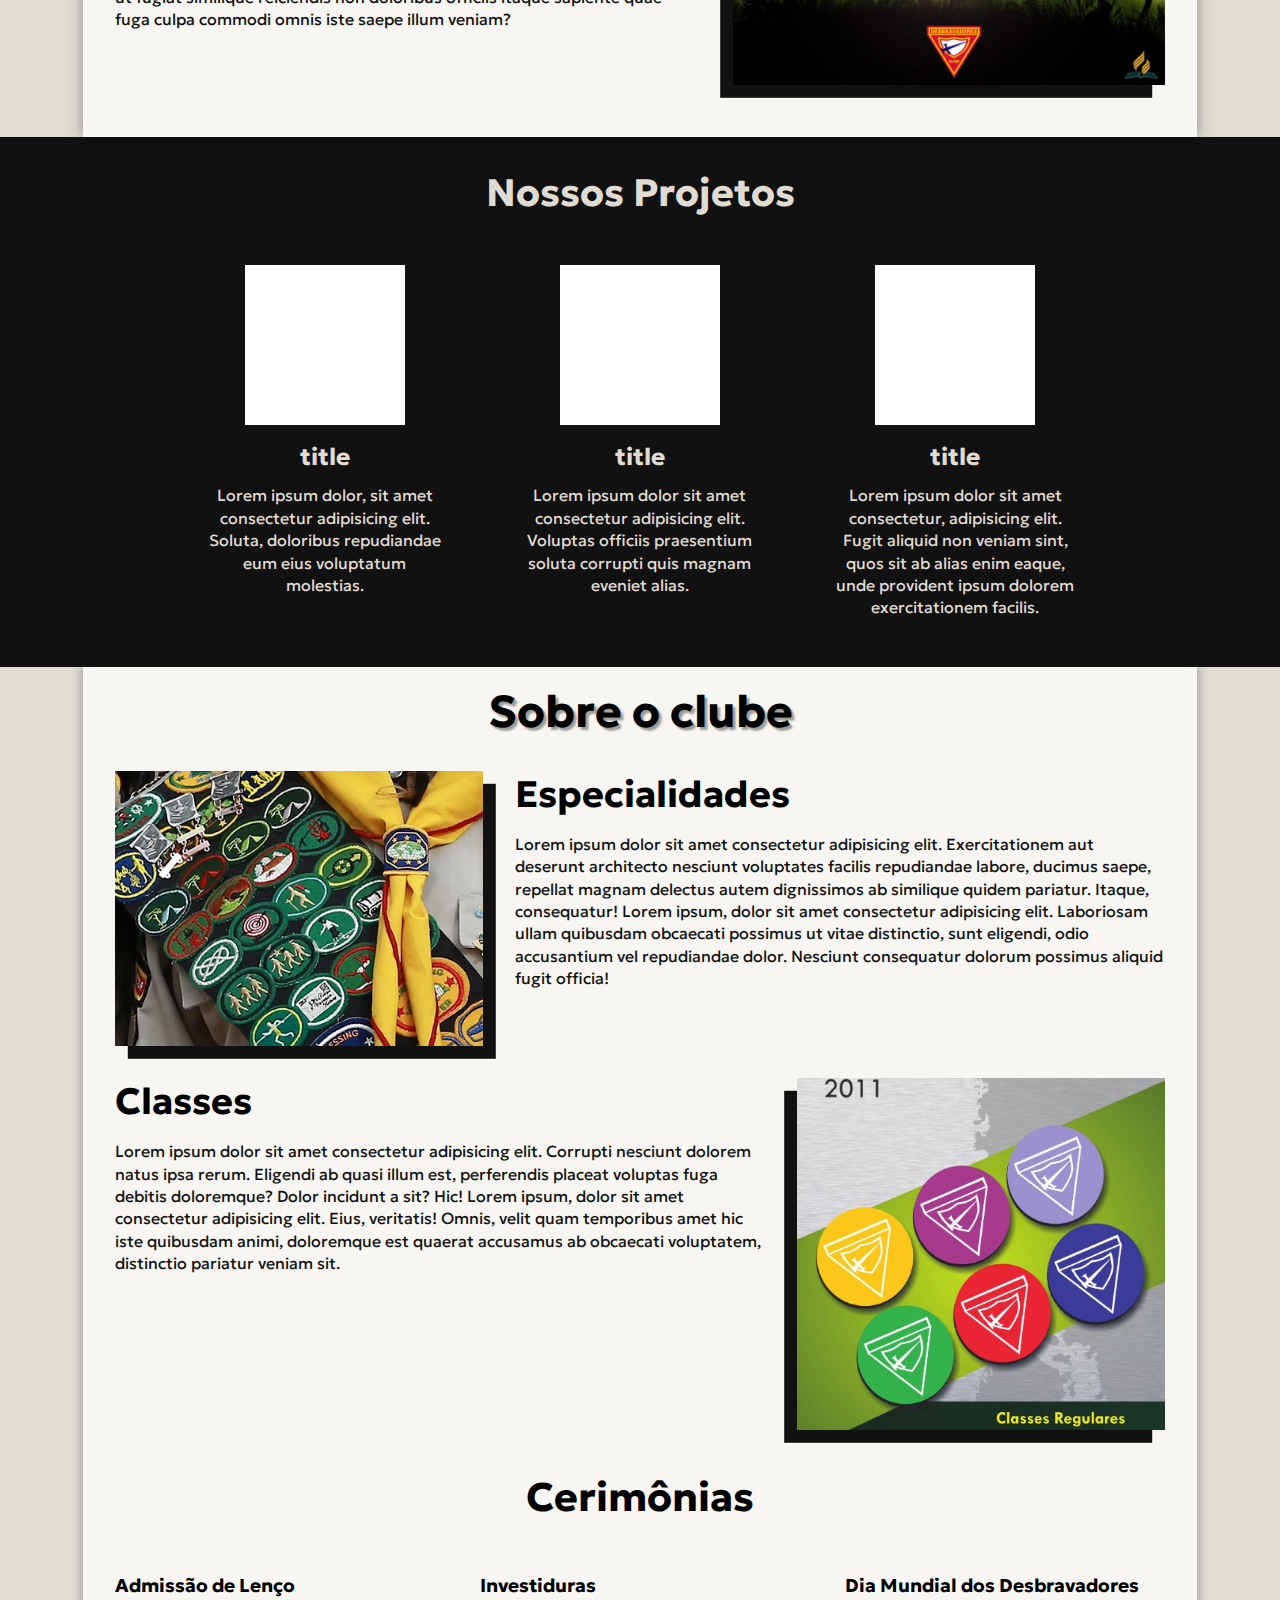
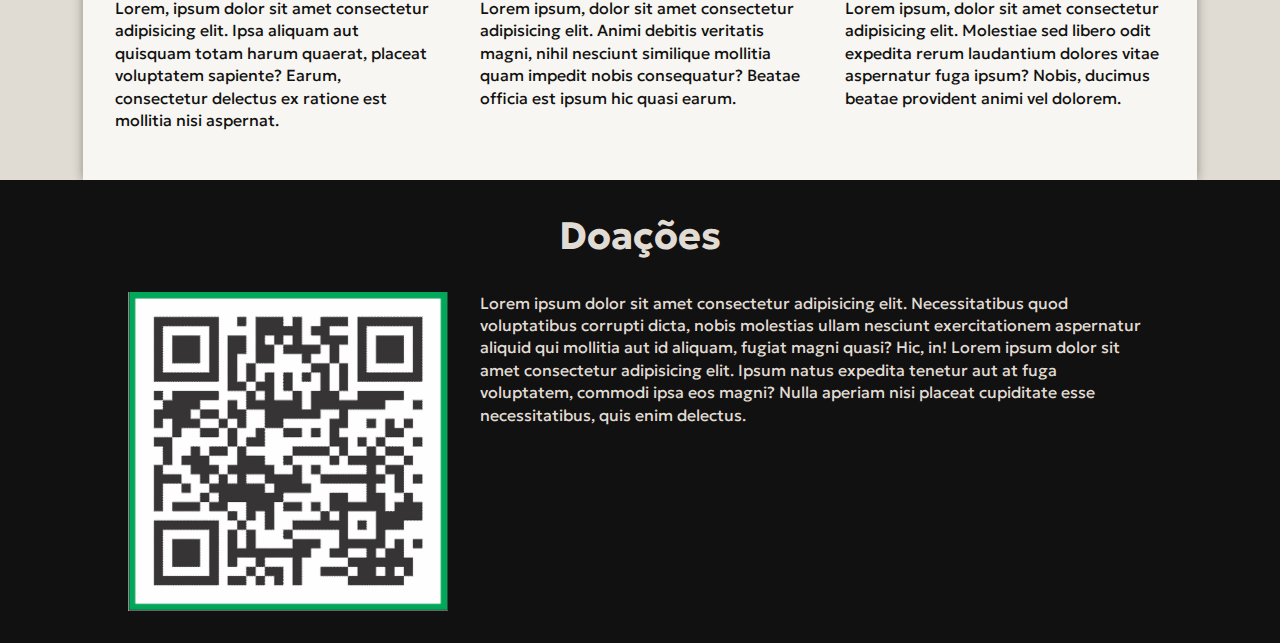
==== commit 1acdaa8a: "img add" ====
--- a/index.html
+++ b/index.html
@@ -101,8 +101,8 @@
             <article>
                 <h1>Doações</h1>
                 <div>
-                    <img src="" alt="">
-                    <p>Lorem ipsum dolor sit amet consectetur adipisicing elit. Necessitatibus quod voluptatibus corrupti dicta, nobis molestias ullam nesciunt exercitationem aspernatur aliquid qui mollitia aut id aliquam, fugiat magni quasi? Hic, in!</p>
+                    <img class="qrcode" src="images/qr code.png" alt="Qr Code">
+                    <p>Lorem ipsum dolor sit amet consectetur adipisicing elit. Necessitatibus quod voluptatibus corrupti dicta, nobis molestias ullam nesciunt exercitationem aspernatur aliquid qui mollitia aut id aliquam, fugiat magni quasi? Hic, in! Lorem ipsum dolor sit amet consectetur adipisicing elit. Ipsum natus expedita tenetur aut at fuga voluptatem, commodi ipsa eos magni? Nulla aperiam nisi placeat cupiditate esse necessitatibus, quis enim delectus.</p>
                 </div>
             </article>
         </section>
--- a/index.css
+++ b/index.css
@@ -293,6 +293,16 @@
     color: var(--white);
 }
 
+.dark02 > article {
+    display: flex;
+    flex-direction: column;
+    justify-content: center;
+    align-items: center;
+
+    width: 100%;
+    margin-bottom: 2rem;
+}
+
 .dark02 > article > h1 {
     margin: 2rem 0rem 2rem 0rem;
     font-size: 2.4rem;
@@ -303,8 +313,14 @@
     display: flex;
     flex-direction: row;
     justify-content: space-between;
+    align-self: center;
 
     width: 80%;
+}
+
+.qrcode {
+    margin-right: 2rem;
+    width: 20rem;
 }
 
 .dark02 > article > div > p {
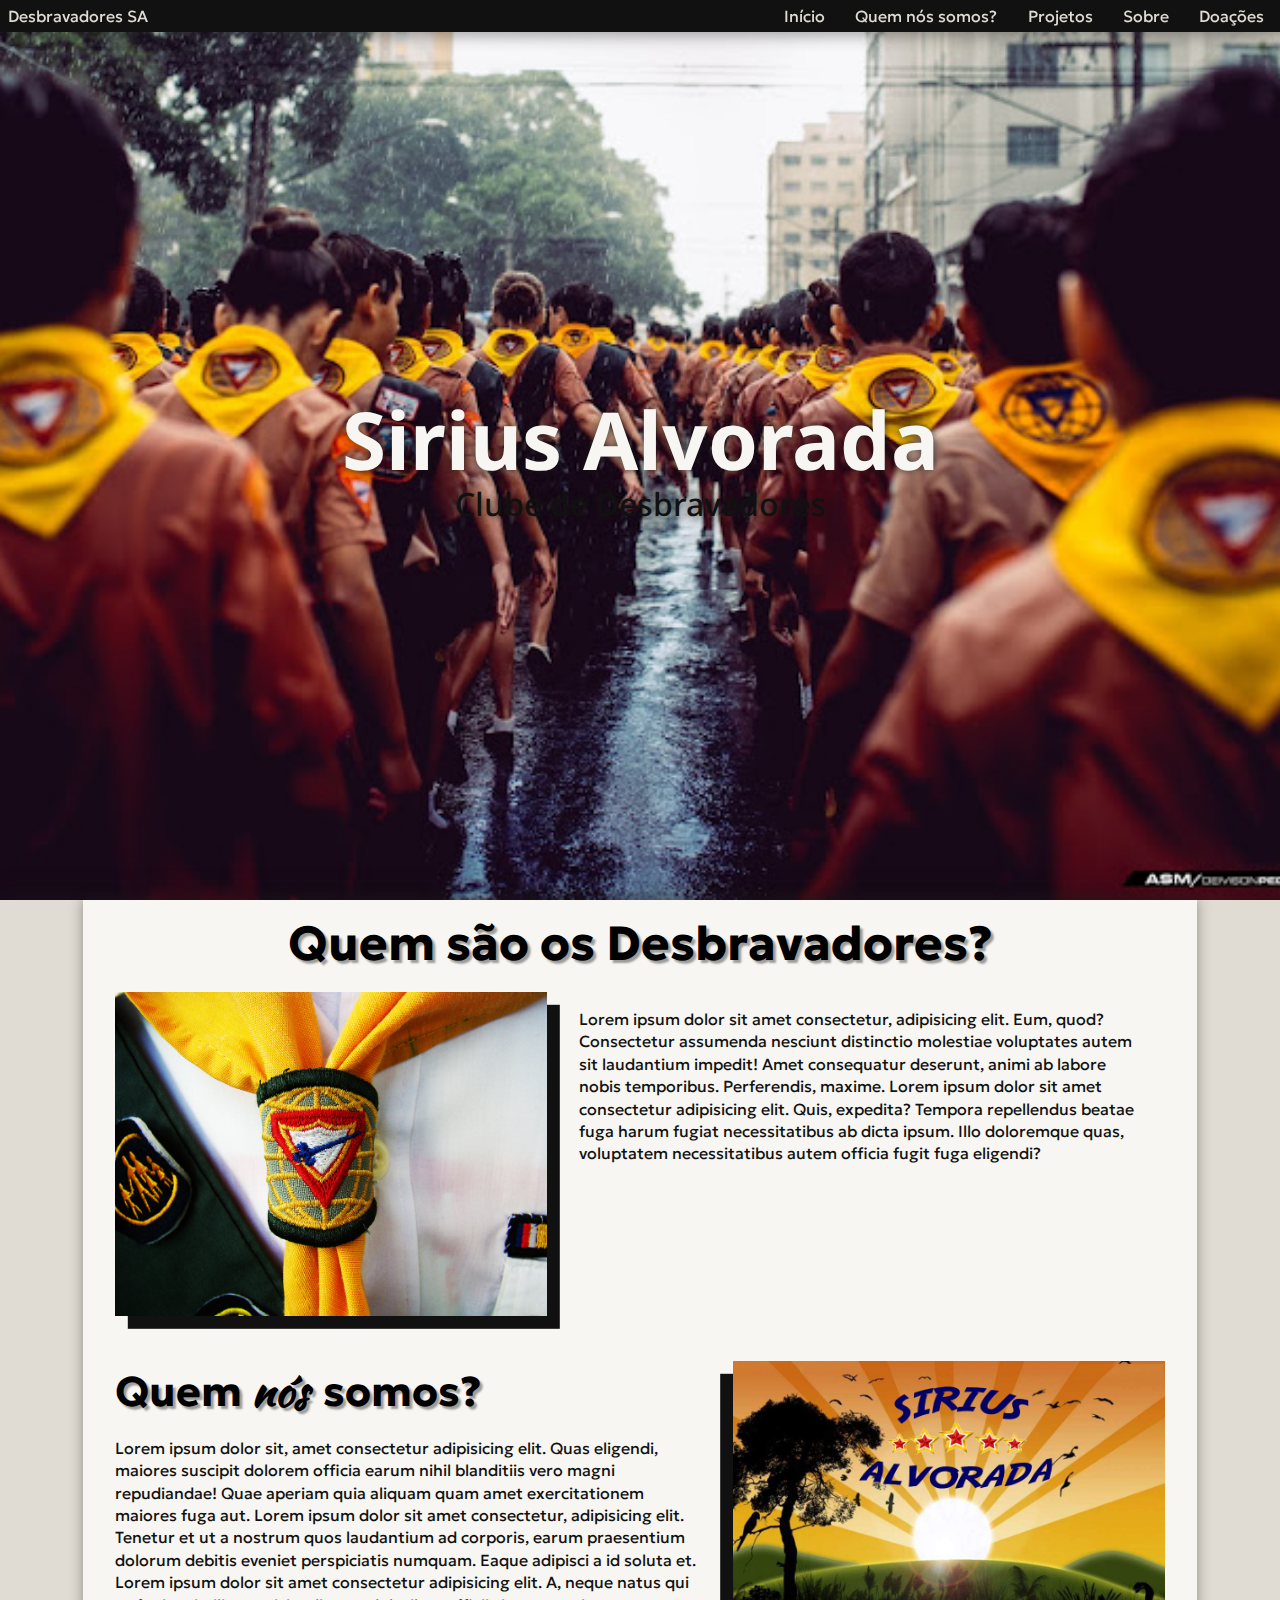
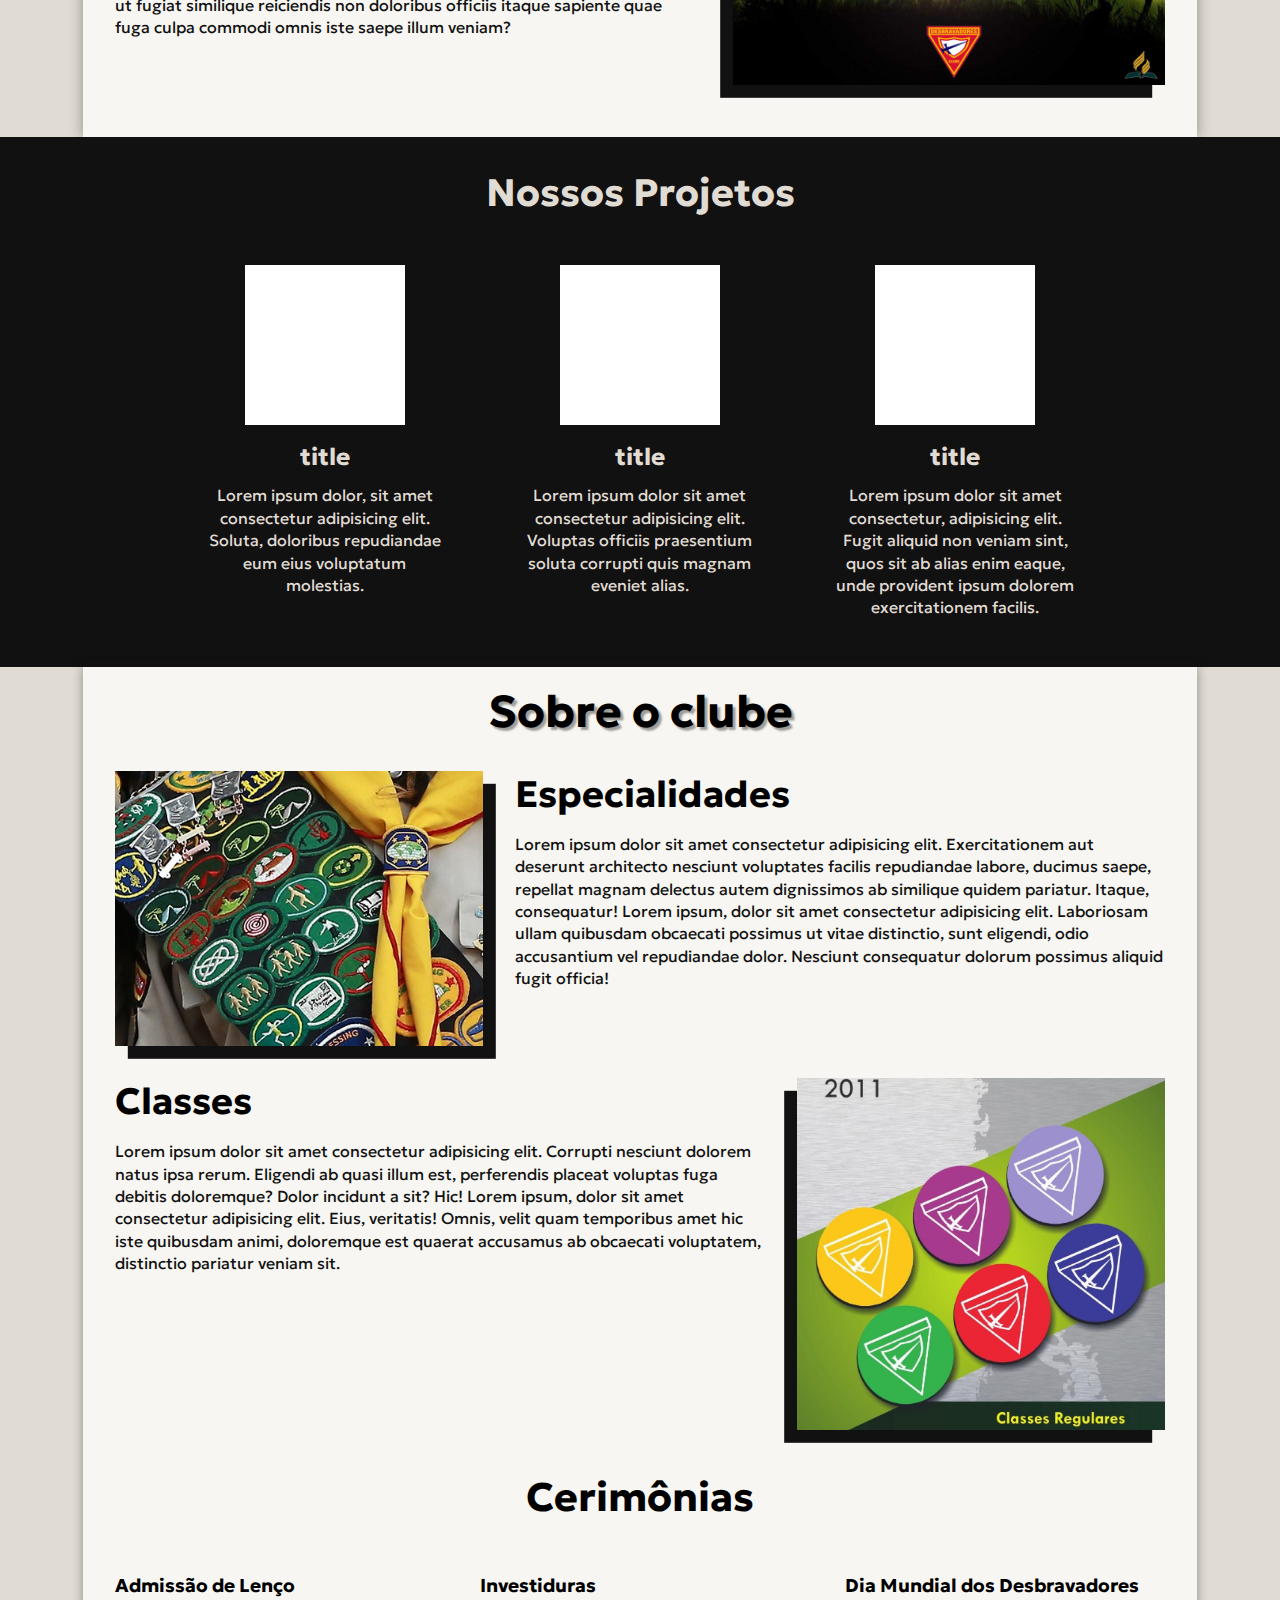
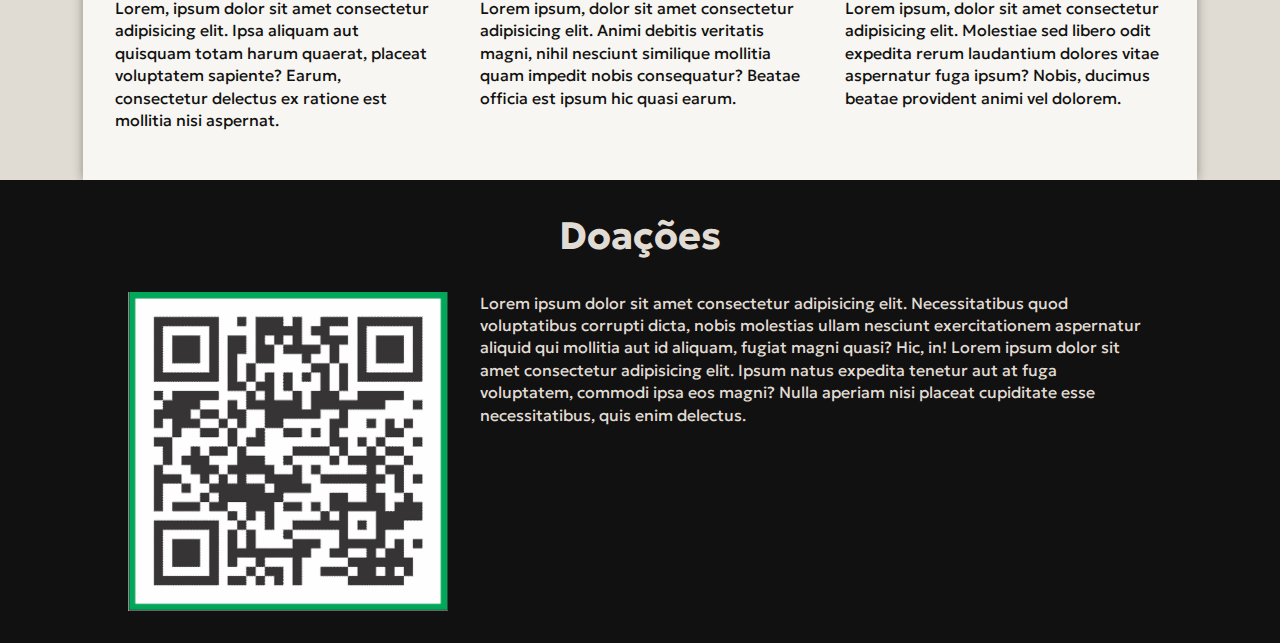
==== commit a1589c25: "Updates" ====
--- a/index.html
+++ b/index.html
@@ -9,7 +9,7 @@
 </head>
 <body>
     <nav>
-        <div class="img"><img class="d1" src="images/D1.webp" alt="Emblema D1" width="60rem"></div>
+        <div class="mark">Desbravadores SA</div>
         <div class="nav">
             <div>Início</div>
             <div>Quem nós somos?</div>
@@ -36,7 +36,7 @@
                     <img src="images/bandeira.jpeg" alt="Arte DBV">
                 </aside>
                 <div>
-                    <h1>Quem nós somos?</h1>
+                    <h1>Quem <span id="handWriting">nós</span> somos?</h1>
                     <p>Lorem ipsum dolor sit, amet consectetur adipisicing elit. Quas eligendi, maiores suscipit dolorem officia earum nihil blanditiis vero magni repudiandae! Quae aperiam quia aliquam quam amet exercitationem maiores fuga aut. Lorem ipsum dolor sit amet consectetur, adipisicing elit. Tenetur et ut a nostrum quos laudantium ad corporis, earum praesentium dolorum debitis eveniet perspiciatis numquam. Eaque adipisci a id soluta et.</p>
                     <p>Lorem ipsum dolor sit amet consectetur adipisicing elit. A, neque natus qui ut fugiat similique reiciendis non doloribus officiis itaque sapiente quae fuga culpa commodi omnis iste saepe illum veniam?</p>
                 </div>
--- a/index.css
+++ b/index.css
@@ -1,5 +1,7 @@
 @import url('https://fonts.googleapis.com/css2?family=Noto+Sans:wght@400;500;700;800&display=swap');
 @import url('https://fonts.googleapis.com/css2?family=Geologica:wght@400;500;700&display=swap');
+@import url('https://fonts.googleapis.com/css2?family=Pacifico&display=swap');
+@import url('https://fonts.googleapis.com/css2?family=Kaushan+Script&display=swap');
 
 * {
     font-family: 'Geologica', sans-serif;
@@ -39,6 +41,8 @@
 
     box-shadow: 0rem .2rem 1rem var(--shadow);
     background-color: var(--black);
+
+    font-family: 'Jost';
     color: var(--white);
 }
 
@@ -47,6 +51,10 @@
     translate: .9rem 2rem;
 }
 
+.mark {
+    margin: 0 0 0 .5rem;
+}
+
 div.nav {
     display: flex;
     flex-direction: row;
@@ -66,7 +74,7 @@
     width: 100%;
     height: 100%;
 
-    background-image: url(images/header.jpg);
+    background-image: url(images/marcha-chuva.jpg);
     background-position: center center;
     background-attachment: fixed;
     background-size: cover;
@@ -78,7 +86,7 @@
 header > h1 {
     font-family: 'Noto Sans', sans-serif;
     font-size: 5rem;
-    color: #000;
+    color: var(--whiteSheet);
     text-shadow: 0rem 0rem .6rem #151515c4;
 }
 
@@ -158,6 +166,11 @@
     text-shadow: 3px 3px 2px var(--shadow);
 }
 
+#handWriting {
+    font-family: 'Kaushan Script', cursive;
+    margin: 0 4px 0 0;
+}
+
 section.dark {
     display: flex;
     flex-direction: column;
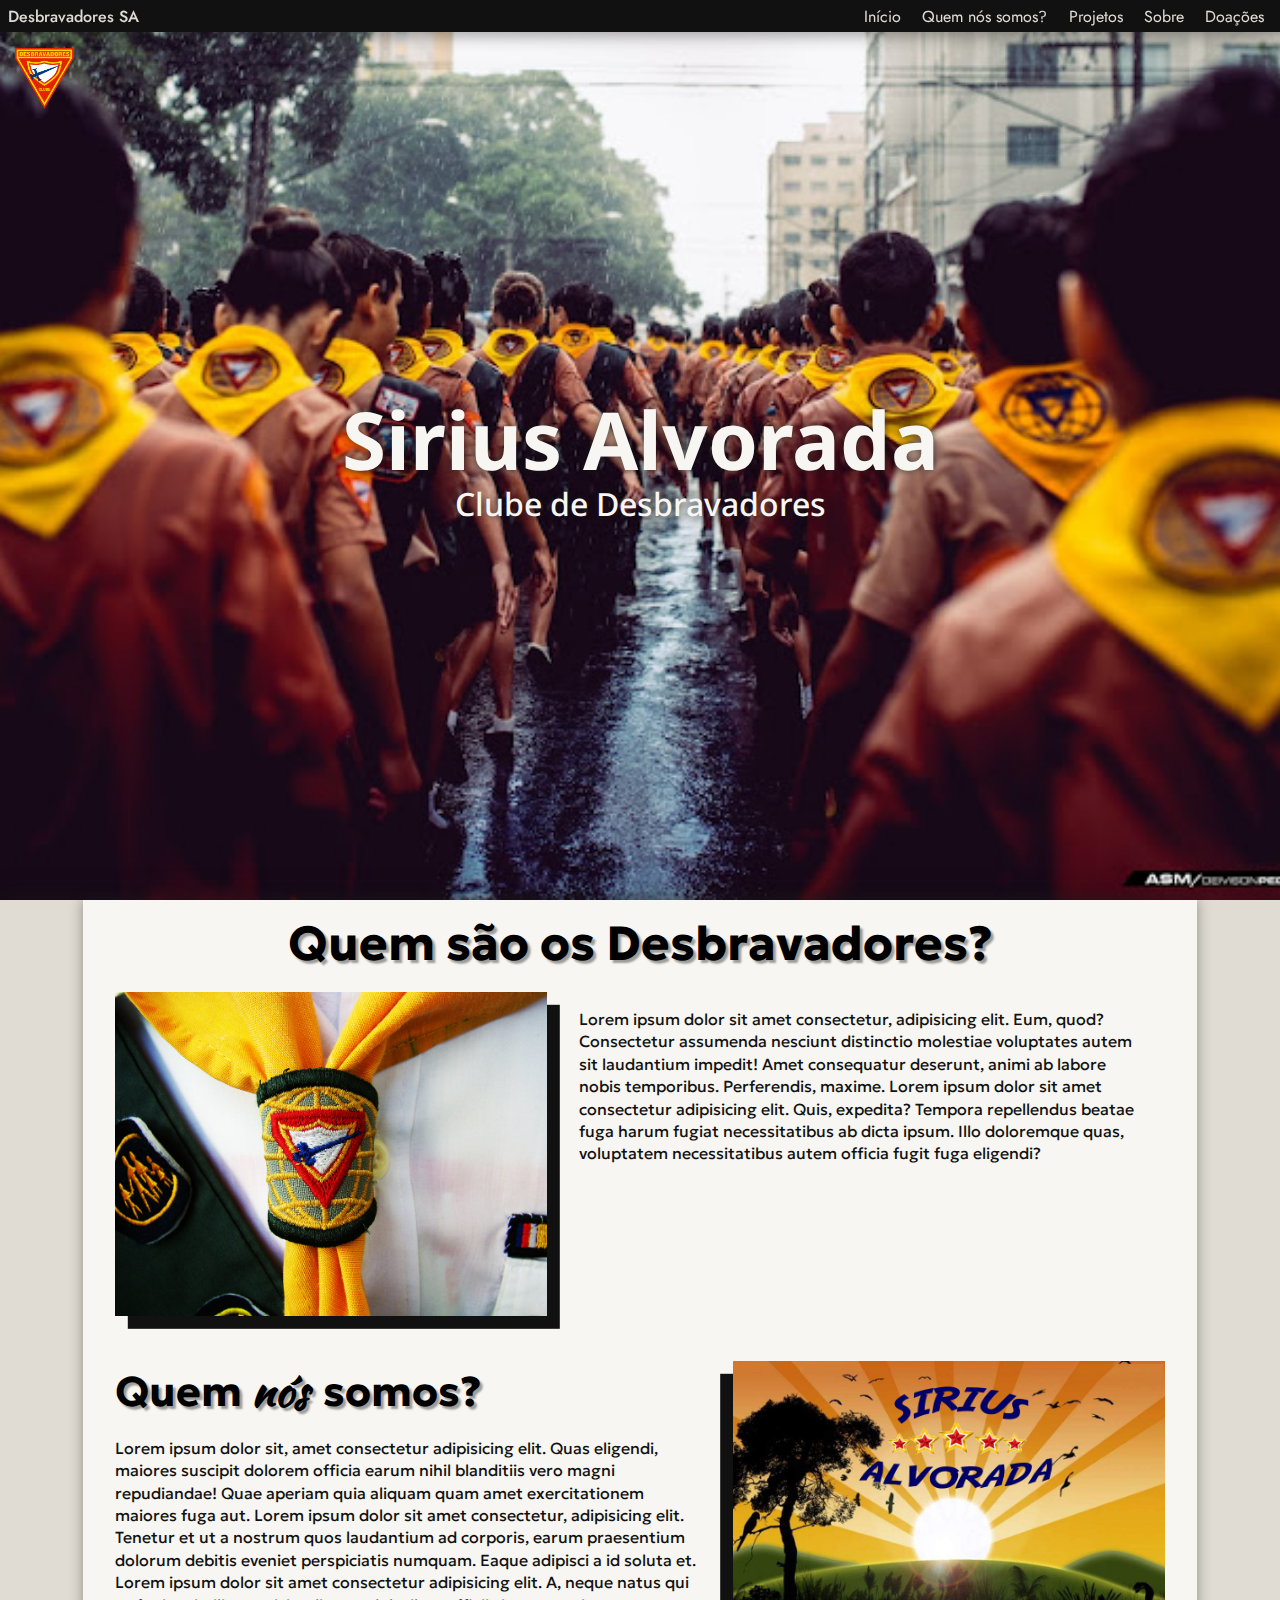
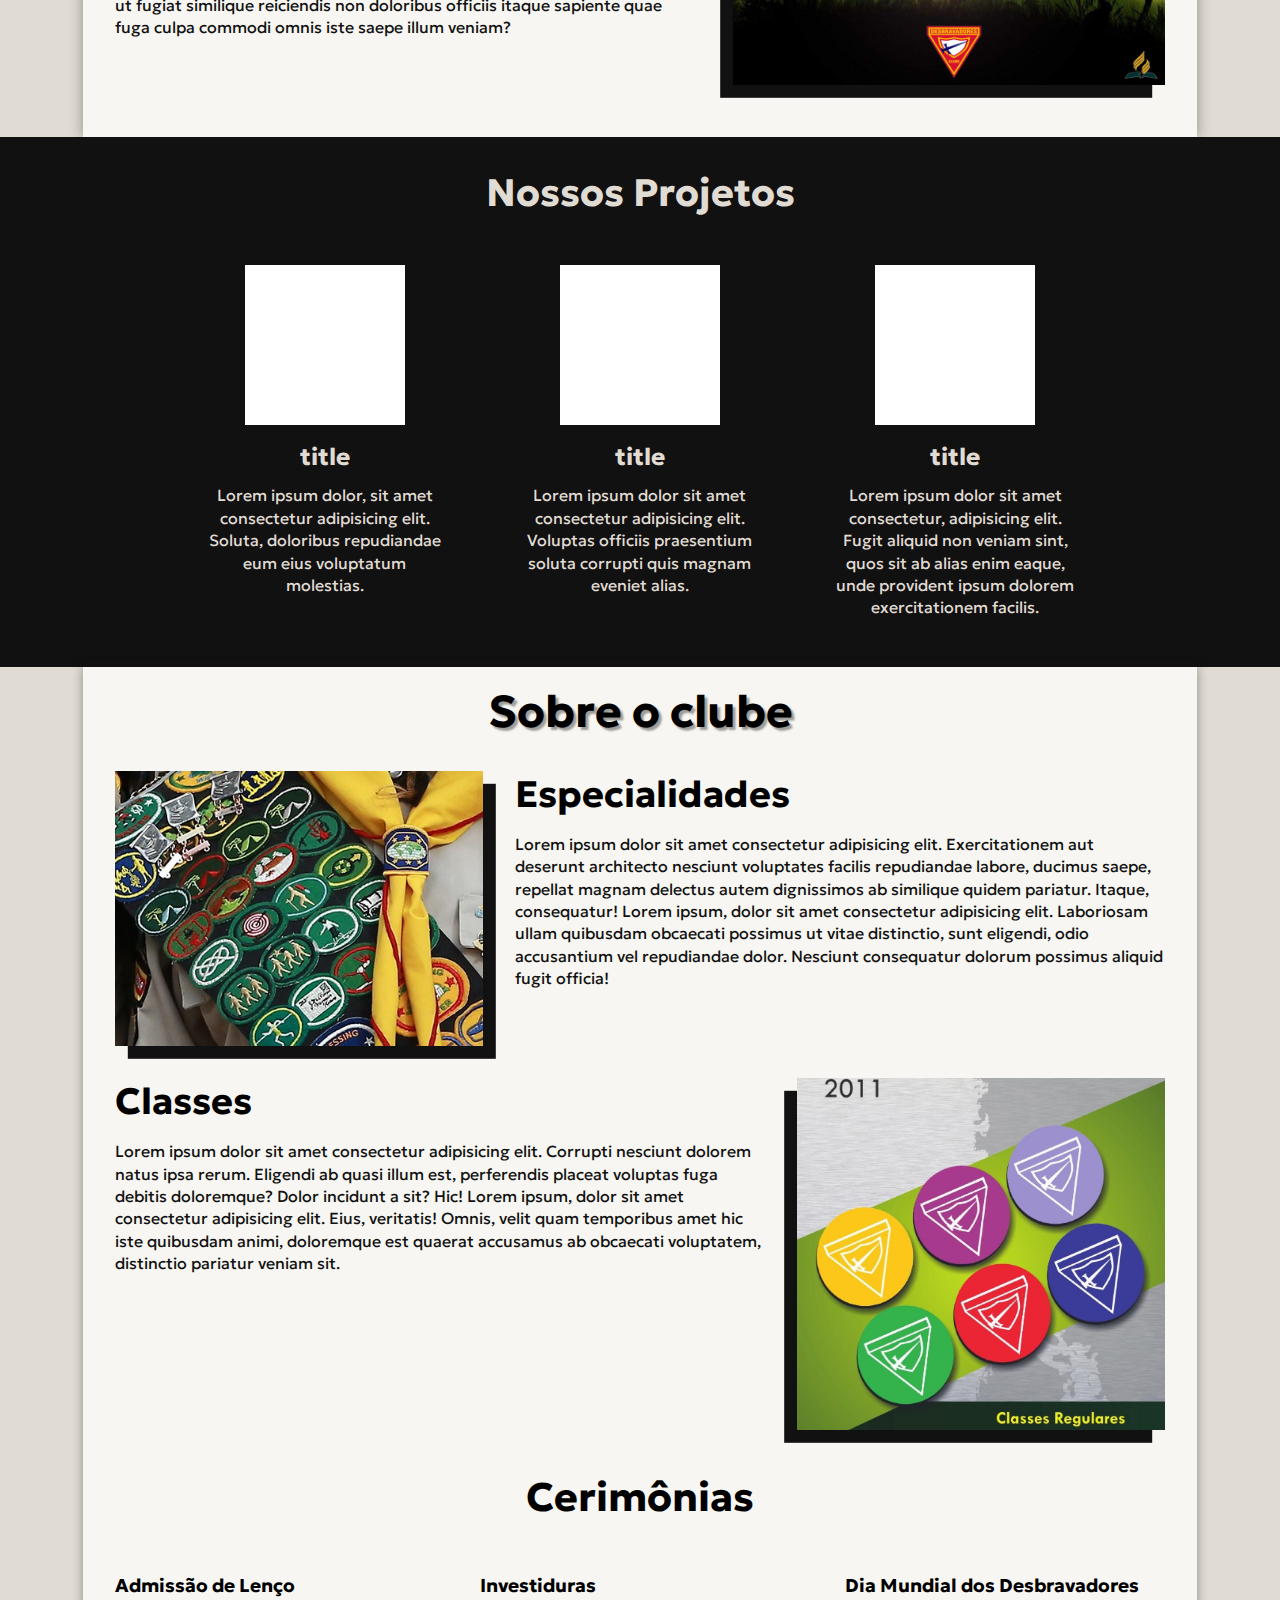
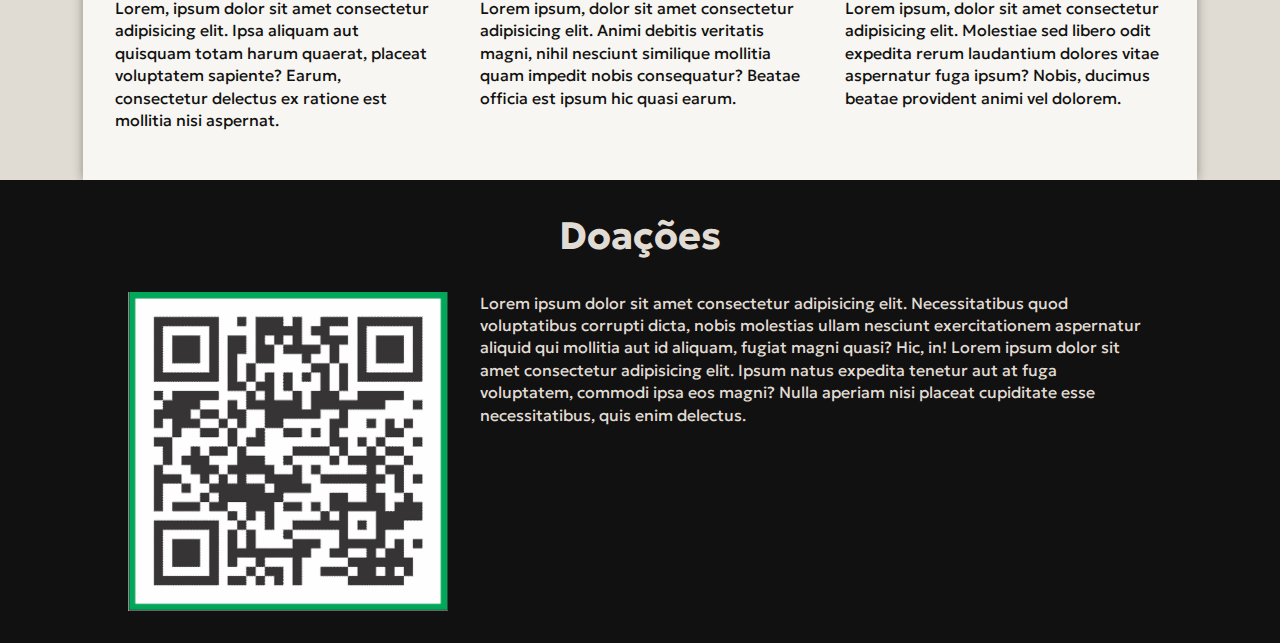
==== commit faf76f59: "Updates" ====
--- a/index.html
+++ b/index.html
@@ -9,6 +9,7 @@
 </head>
 <body>
     <nav>
+        <div><img src="images/D1.webp" alt="D1" width="60px" class="d1"></div>
         <div class="mark">Desbravadores SA</div>
         <div class="nav">
             <div>Início</div>
@@ -20,7 +21,7 @@
     </nav>
     <header>
         <h1>Sirius Alvorada</h1>
-        <p>Clube de Desbravadores</p>
+        <p id="title">Clube de Desbravadores</p>
     </header>
     <main>
         <section class="content0">
--- a/index.css
+++ b/index.css
@@ -1,10 +1,9 @@
 @import url('https://fonts.googleapis.com/css2?family=Noto+Sans:wght@400;500;700;800&display=swap');
 @import url('https://fonts.googleapis.com/css2?family=Geologica:wght@400;500;700&display=swap');
-@import url('https://fonts.googleapis.com/css2?family=Pacifico&display=swap');
 @import url('https://fonts.googleapis.com/css2?family=Kaushan+Script&display=swap');
+@import url('https://fonts.googleapis.com/css2?family=Jost:wght@400;500;700&display=swap');
 
 * {
-    font-family: 'Geologica', sans-serif;
     padding: 0;
     margin: 0;
 }
@@ -21,6 +20,8 @@
     height: 100vh;
 
     background-color: var(--white);
+
+    font-family: 'Geologica', sans-serif;
 }
 
 p {
@@ -29,6 +30,10 @@
     line-height: 1.4rem;
 }
 
+p#title {
+    color: var(--whiteSheet);
+}
+
 nav {
     display: flex;
     flex-direction: row;
@@ -52,7 +57,9 @@
 }
 
 .mark {
+    position: absolute;
     margin: 0 0 0 .5rem;
+    font-weight: 500;
 }
 
 div.nav {
@@ -61,7 +68,7 @@
     justify-content: space-between;
     align-items: center;
 
-    width: 30rem;
+    width: 25rem;
     margin-right: 1rem;
 }
 
